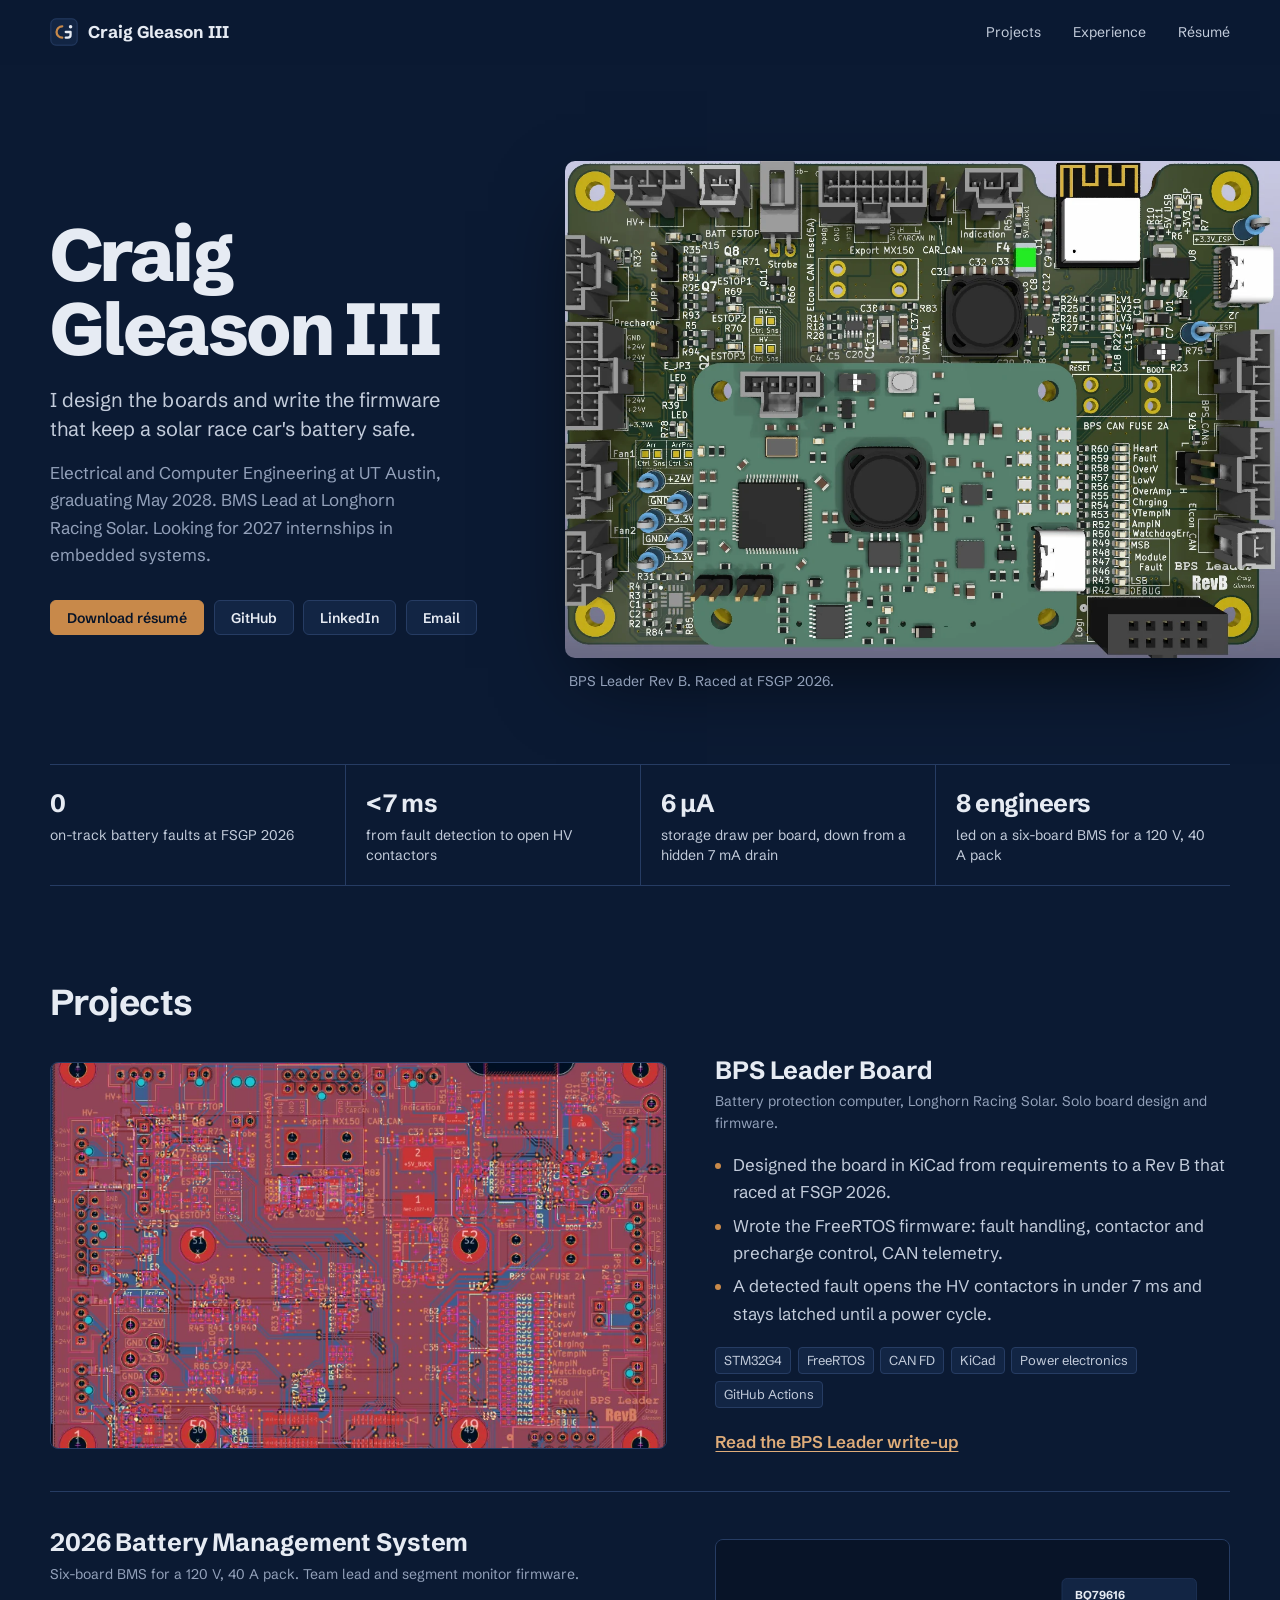
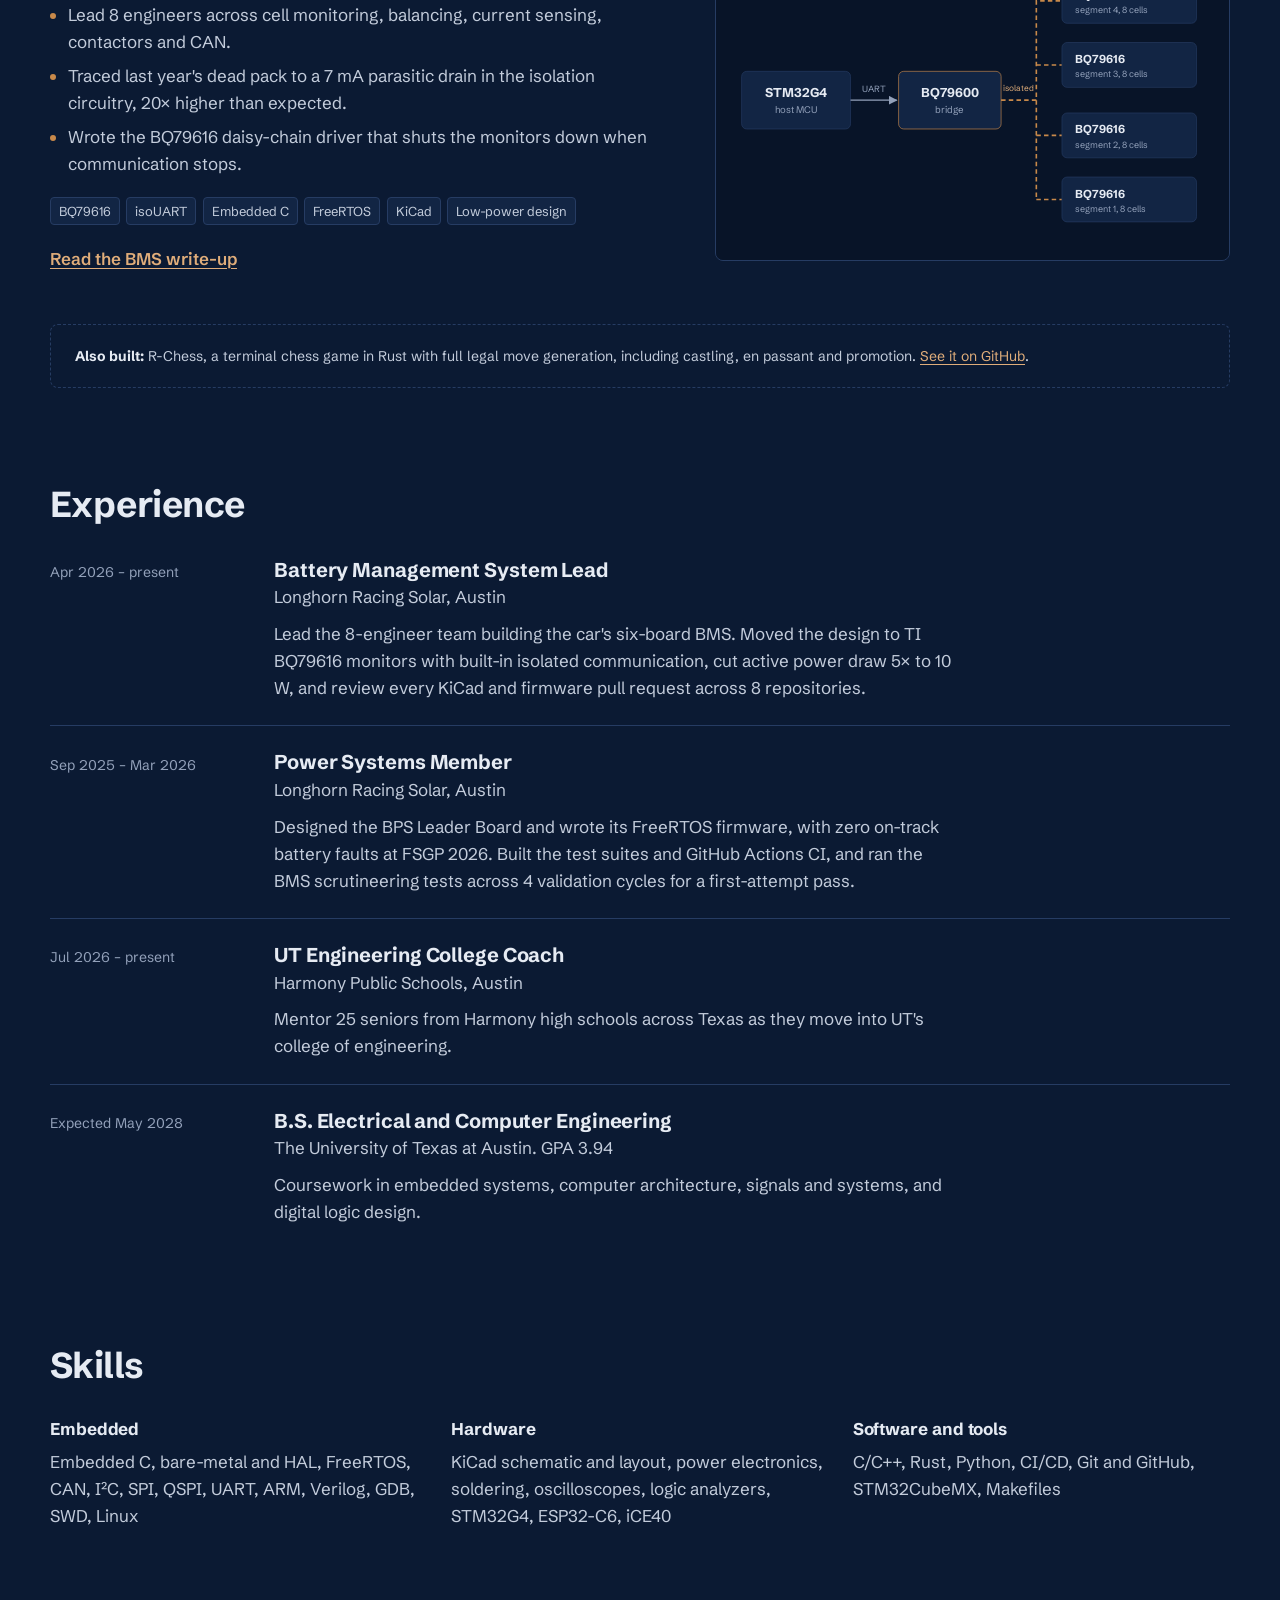
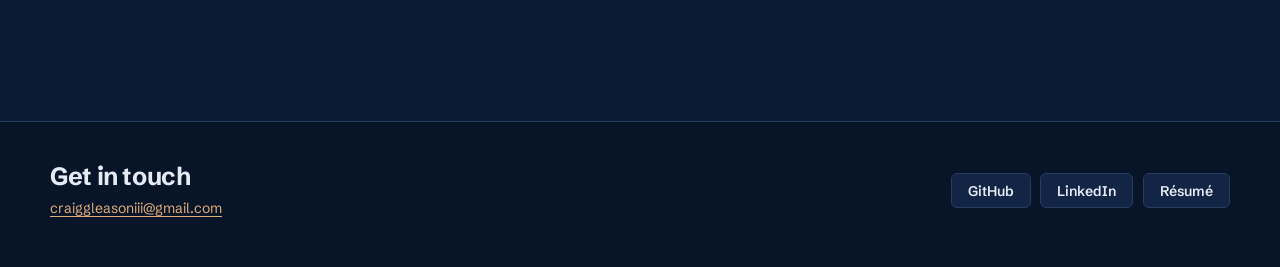
==== index.html @ 53db7109 "Build portfolio site: home, BPS Leader and 2026 BMS pages Static HTML/CSS with no build step. Navy a" ====
<!doctype html>
<html lang="en">
<head>
  <meta charset="utf-8">
  <meta name="viewport" content="width=device-width, initial-scale=1">
  <title>Craig Gleason III, embedded firmware and hardware</title>
  <meta name="description" content="Craig Gleason III designs boards and writes firmware for the battery system of Longhorn Racing Solar's car. ECE at UT Austin, graduating May 2028.">
  <meta name="theme-color" content="#0b1a33">
  <link rel="icon" href="/assets/favicon.svg" type="image/svg+xml">
  <meta property="og:title" content="Craig Gleason III, embedded firmware and hardware">
  <meta property="og:description" content="Battery protection firmware and boards for a solar race car. ECE at UT Austin.">
  <meta property="og:image" content="https://craiggleasoniii.com/assets/img/bpsl/revb-3d-1600.webp">
  <meta property="og:url" content="https://craiggleasoniii.com/">
  <link rel="preconnect" href="https://fonts.googleapis.com">
  <link rel="preconnect" href="https://fonts.gstatic.com" crossorigin>
  <link href="https://fonts.googleapis.com/css2?family=Schibsted+Grotesk:wght@400;500;600;700;800&display=swap" rel="stylesheet">
  <link rel="stylesheet" href="/assets/css/site.css">
</head>
<body>
<a class="skip" href="#main">Skip to content</a>

<header class="site-head">
  <div class="wrap">
    <a class="mark" href="/" aria-label="Craig Gleason III, home">
      <svg viewBox="0 0 32 32" aria-hidden="true"><rect width="32" height="32" rx="7" fill="#122544"/><rect x="1" y="1" width="30" height="30" rx="6" fill="none" stroke="#263c63"/><path d="M14 9.5a6.5 6.5 0 1 0 0 13" fill="none" stroke="#c8894a" stroke-width="2.6" stroke-linecap="round"/><path d="M18 16h5.5v3.5a3 3 0 0 1-3 3H18" fill="none" stroke="#e6ebf3" stroke-width="2.6" stroke-linecap="round" stroke-linejoin="round"/><circle cx="23.5" cy="10" r="2" fill="#e6ebf3"/></svg>
      <span>Craig Gleason III</span>
    </a>
    <nav class="site-nav" aria-label="Main">
      <a href="#projects">Projects</a>
      <a href="#experience">Experience</a>
      <a href="/assets/docs/Craig_Gleason_Resume.pdf">Résumé</a>
    </nav>
  </div>
</header>

<main id="main">
  <section class="hero">
    <div class="wrap">
      <div>
        <h1>Craig Gleason III</h1>
        <p class="lede">I design the boards and write the firmware that keep a solar race car's battery safe.</p>
        <p class="hero-meta">Electrical and Computer Engineering at UT Austin, graduating May 2028. BMS Lead at Longhorn Racing Solar. Looking for 2027 internships in embedded systems.</p>
        <div class="actions">
          <a class="btn btn--primary" href="/assets/docs/Craig_Gleason_Resume.pdf">Download résumé</a>
          <a class="btn" href="https://github.com/CraigGleason7">GitHub</a>
          <a class="btn" href="https://www.linkedin.com/in/craigiii/">LinkedIn</a>
          <a class="btn" href="mailto:craiggleasoniii@gmail.com">Email</a>
        </div>
      </div>
      <figure class="hero-board">
        <a href="/projects/bps-leader/"><img src="/assets/img/bpsl/revb-3d-1600.webp" width="1308" height="909" alt="3D render of the BPS Leader Rev B board: a green PCB with a system-on-module in the center, connectors along every edge, and a row of labeled status LEDs."></a>
        <figcaption>BPS Leader Rev B. Raced at FSGP 2026.</figcaption>
      </figure>
    </div>
  </section>

  <div class="wrap proof" aria-label="Results">
    <ul>
      <li><strong>0</strong>on-track battery faults at FSGP 2026</li>
      <li><strong>&lt;&#8202;7 ms</strong>from fault detection to open HV contactors</li>
      <li><strong>6 µA</strong>storage draw per board, down from a hidden 7 mA drain</li>
      <li><strong>8 engineers</strong>led on a six-board BMS for a 120 V, 40 A pack</li>
    </ul>
  </div>

  <section class="section" id="projects" aria-labelledby="projects-h">
    <div class="wrap">
      <div class="section-head"><h2 id="projects-h">Projects</h2></div>

      <article class="project">
        <a class="project-media" href="/projects/bps-leader/" tabindex="-1" aria-hidden="true">
          <img src="/assets/img/bpsl/revb-layout-1600.webp" width="808" height="564" alt="" loading="lazy">
        </a>
        <div>
          <h3><a href="/projects/bps-leader/">BPS Leader Board</a></h3>
          <p class="sub">Battery protection computer, Longhorn Racing Solar. Solo board design and firmware.</p>
          <ul class="points">
            <li>Designed the board in KiCad from requirements to a Rev B that raced at FSGP 2026.</li>
            <li>Wrote the FreeRTOS firmware: fault handling, contactor and precharge control, CAN telemetry.</li>
            <li>A detected fault opens the HV contactors in under 7 ms and stays latched until a power cycle.</li>
          </ul>
          <ul class="tags" aria-label="Technologies">
            <li>STM32G4</li><li>FreeRTOS</li><li>CAN FD</li><li>KiCad</li><li>Power electronics</li><li>GitHub Actions</li>
          </ul>
          <a class="more" href="/projects/bps-leader/">Read the BPS Leader write-up</a>
        </div>
      </article>

      <article class="project">
        <a class="project-media" href="/projects/bms-2026/" tabindex="-1" aria-hidden="true">
          <svg viewBox="0 0 800 500" role="img" aria-label="Diagram: an STM32 talks UART to a BQ79600 bridge, which drives an isolated daisy chain of four BQ79616 monitors, one per eight-cell segment." style="display:block;width:100%;aspect-ratio:16/10;background:#081428">
            <defs><marker id="ah" viewBox="0 0 10 10" refX="9" refY="5" markerWidth="7" markerHeight="7" orient="auto"><path d="M0 0L10 5L0 10z" fill="#93a1ba"/></marker></defs>
            <g font-family="Schibsted Grotesk, sans-serif" fill="#e6ebf3">
              <rect x="40" y="205" width="170" height="90" rx="8" fill="#122544" stroke="#263c63"/>
              <text x="125" y="245" text-anchor="middle" font-size="20" font-weight="700">STM32G4</text>
              <text x="125" y="270" text-anchor="middle" font-size="15" fill="#93a1ba">host MCU</text>
              <line x1="210" y1="250" x2="282" y2="250" stroke="#93a1ba" stroke-width="2" marker-end="url(#ah)"/>
              <text x="246" y="238" text-anchor="middle" font-size="14" fill="#93a1ba">UART</text>
              <rect x="285" y="205" width="160" height="90" rx="8" fill="#122544" stroke="#c8894a"/>
              <text x="365" y="245" text-anchor="middle" font-size="20" font-weight="700">BQ79600</text>
              <text x="365" y="270" text-anchor="middle" font-size="15" fill="#93a1ba">bridge</text>
              <path d="M445 250 H500 V95 H540 M500 195 H540 M500 305 H540 M500 405 H540 M500 250 V405" fill="none" stroke="#c8894a" stroke-width="2.5" stroke-dasharray="7 5"/>
              <text x="472" y="235" text-anchor="middle" font-size="13" fill="#e0ad7a">isolated</text>
              <g>
                <rect x="540" y="60" width="210" height="70" rx="8" fill="#122544" stroke="#263c63"/><text x="560" y="92" font-size="18" font-weight="700">BQ79616</text><text x="560" y="114" font-size="14" fill="#93a1ba">segment 4, 8 cells</text>
                <rect x="540" y="160" width="210" height="70" rx="8" fill="#122544" stroke="#263c63"/><text x="560" y="192" font-size="18" font-weight="700">BQ79616</text><text x="560" y="214" font-size="14" fill="#93a1ba">segment 3, 8 cells</text>
                <rect x="540" y="270" width="210" height="70" rx="8" fill="#122544" stroke="#263c63"/><text x="560" y="302" font-size="18" font-weight="700">BQ79616</text><text x="560" y="324" font-size="14" fill="#93a1ba">segment 2, 8 cells</text>
                <rect x="540" y="370" width="210" height="70" rx="8" fill="#122544" stroke="#263c63"/><text x="560" y="402" font-size="18" font-weight="700">BQ79616</text><text x="560" y="424" font-size="14" fill="#93a1ba">segment 1, 8 cells</text>
              </g>
            </g>
          </svg>
        </a>
        <div>
          <h3><a href="/projects/bms-2026/">2026 Battery Management System</a></h3>
          <p class="sub">Six-board BMS for a 120 V, 40 A pack. Team lead and segment monitor firmware.</p>
          <ul class="points">
            <li>Lead 8 engineers across cell monitoring, balancing, current sensing, contactors and CAN.</li>
            <li>Traced last year's dead pack to a 7 mA parasitic drain in the isolation circuitry, 20× higher than expected.</li>
            <li>Wrote the BQ79616 daisy-chain driver that shuts the monitors down when communication stops.</li>
          </ul>
          <ul class="tags" aria-label="Technologies">
            <li>BQ79616</li><li>isoUART</li><li>Embedded C</li><li>FreeRTOS</li><li>KiCad</li><li>Low-power design</li>
          </ul>
          <a class="more" href="/projects/bms-2026/">Read the BMS write-up</a>
        </div>
      </article>

      <div class="also">
        <p><strong style="color:var(--ink)">Also built:</strong> R-Chess, a terminal chess game in Rust with full legal move generation, including castling, en passant and promotion. <a href="https://github.com/CraigGleason7">See it on GitHub</a>.</p>
      </div>
    </div>
  </section>

  <section class="section" id="experience" aria-labelledby="exp-h">
    <div class="wrap">
      <div class="section-head"><h2 id="exp-h">Experience</h2></div>
      <ol class="timeline">
        <li>
          <span class="when">Apr 2026 – present</span>
          <div>
            <h3>Battery Management System Lead</h3>
            <p class="org">Longhorn Racing Solar, Austin</p>
            <p class="desc">Lead the 8-engineer team building the car's six-board BMS. Moved the design to TI BQ79616 monitors with built-in isolated communication, cut active power draw 5× to 10 W, and review every KiCad and firmware pull request across 8 repositories.</p>
          </div>
        </li>
        <li>
          <span class="when">Sep 2025 – Mar 2026</span>
          <div>
            <h3>Power Systems Member</h3>
            <p class="org">Longhorn Racing Solar, Austin</p>
            <p class="desc">Designed the BPS Leader Board and wrote its FreeRTOS firmware, with zero on-track battery faults at FSGP 2026. Built the test suites and GitHub Actions CI, and ran the BMS scrutineering tests across 4 validation cycles for a first-attempt pass.</p>
          </div>
        </li>
        <li>
          <span class="when">Jul 2026 – present</span>
          <div>
            <h3>UT Engineering College Coach</h3>
            <p class="org">Harmony Public Schools, Austin</p>
            <p class="desc">Mentor 25 seniors from Harmony high schools across Texas as they move into UT's college of engineering.</p>
          </div>
        </li>
        <li>
          <span class="when">Expected May 2028</span>
          <div>
            <h3>B.S. Electrical and Computer Engineering</h3>
            <p class="org">The University of Texas at Austin. GPA 3.94</p>
            <p class="desc">Coursework in embedded systems, computer architecture, signals and systems, and digital logic design.</p>
          </div>
        </li>
      </ol>
    </div>
  </section>

  <section class="section" id="skills" aria-labelledby="skills-h">
    <div class="wrap">
      <div class="section-head"><h2 id="skills-h">Skills</h2></div>
      <div class="skills">
        <div><h3>Embedded</h3><p>Embedded C, bare-metal and HAL, FreeRTOS, CAN, I²C, SPI, QSPI, UART, ARM, Verilog, GDB, SWD, Linux</p></div>
        <div><h3>Hardware</h3><p>KiCad schematic and layout, power electronics, soldering, oscilloscopes, logic analyzers, STM32G4, ESP32-C6, iCE40</p></div>
        <div><h3>Software and tools</h3><p>C/C++, Rust, Python, CI/CD, Git and GitHub, STM32CubeMX, Makefiles</p></div>
      </div>
    </div>
  </section>
</main>

<footer class="site-foot">
  <div class="wrap">
    <div>
      <h2>Get in touch</h2>
      <p><a href="mailto:craiggleasoniii@gmail.com">craiggleasoniii@gmail.com</a></p>
    </div>
    <div class="actions">
      <a class="btn" href="https://github.com/CraigGleason7">GitHub</a>
      <a class="btn" href="https://www.linkedin.com/in/craigiii/">LinkedIn</a>
      <a class="btn" href="/assets/docs/Craig_Gleason_Resume.pdf">Résumé</a>
    </div>
  </div>
</footer>
<script src="/assets/js/site.js" defer></script>
</body>
</html>
---- assets/css/site.css ----
/* Craig Gleason — portfolio
   Palette: navy solder-mask background, off-white silkscreen text, one copper accent. */

:root {
  --navy-950: #081428;
  --navy-900: #0b1a33;
  --navy-800: #122544;
  --navy-700: #1a2f53;
  --rule: #263c63;
  --ink: #e6ebf3;
  --ink-soft: #c3ccdb;
  --mute: #93a1ba;
  --copper: #c8894a;
  --copper-soft: #e0ad7a;

  --font: "Schibsted Grotesk", system-ui, -apple-system, "Segoe UI", sans-serif;
  --mono: "JetBrains Mono", ui-monospace, "Cascadia Code", Consolas, monospace;

  /* type scale (1.25) */
  --t-sm: 0.875rem;
  --t-base: 1.0625rem;
  --t-md: 1.25rem;
  --t-lg: 1.5625rem;
  --t-xl: 2.25rem;
  --t-xxl: clamp(2.6rem, 6vw, 4.6rem);

  --measure: 68ch;
  --gutter: clamp(1rem, 4vw, 2.5rem);
  --wide: 1180px;
  color-scheme: dark;
}

*, *::before, *::after { box-sizing: border-box; }

html { -webkit-text-size-adjust: 100%; scroll-behavior: smooth; scroll-padding-top: 5rem; }
@media (prefers-reduced-motion: reduce) { html { scroll-behavior: auto; } }

body {
  margin: 0;
  background: var(--navy-900);
  color: var(--ink);
  font-family: var(--font);
  font-size: var(--t-base);
  line-height: 1.6;
  font-feature-settings: "ss01";
  -webkit-font-smoothing: antialiased;
}

img { max-width: 100%; height: auto; display: block; }

a { color: var(--copper-soft); text-decoration-thickness: 1px; text-underline-offset: 0.2em; }
a:hover { color: var(--ink); }

:focus-visible { outline: 2px solid var(--copper); outline-offset: 3px; border-radius: 2px; }

h1, h2, h3 { line-height: 1.15; font-weight: 700; letter-spacing: -0.015em; margin: 0; }
h2 { font-size: var(--t-xl); }
h3 { font-size: var(--t-md); letter-spacing: -0.005em; }
p { margin: 0 0 1em; }

.wrap { width: min(var(--wide), 100% - 2 * var(--gutter)); margin-inline: auto; }

.skip { position: absolute; left: -999px; }
.skip:focus { left: 1rem; top: 1rem; z-index: 10; background: var(--navy-800); padding: .5rem 1rem; }

/* ---------- Header ---------- */
.site-head {
  position: sticky; top: 0; z-index: 5;
  background: color-mix(in srgb, var(--navy-900) 88%, transparent);
  backdrop-filter: blur(8px);
  border-bottom: 1px solid transparent;
}
.site-head.is-scrolled { border-bottom-color: var(--rule); }
.site-head .wrap { display: flex; align-items: center; justify-content: space-between; height: 4rem; gap: 1rem; }
.mark { display: flex; align-items: center; gap: .6rem; color: var(--ink); text-decoration: none; font-weight: 700; }
.mark svg { width: 28px; height: 28px; flex: none; }
.mark span { white-space: nowrap; }
.site-nav { display: flex; gap: clamp(.9rem, 3vw, 2rem); font-size: var(--t-sm); }
.site-nav a { color: var(--ink-soft); text-decoration: none; }
.site-nav a:hover, .site-nav a[aria-current] { color: var(--ink); }
@media (max-width: 520px) { .mark span { display: none; } }

/* ---------- Buttons ---------- */
.actions { display: flex; flex-wrap: wrap; gap: .6rem; }
.btn {
  display: inline-flex; align-items: center; gap: .5rem;
  padding: .6rem 1rem; border-radius: 6px;
  border: 1px solid var(--rule); color: var(--ink); text-decoration: none;
  font-size: var(--t-sm); font-weight: 600; line-height: 1;
  background: var(--navy-800);
}
.btn:hover { border-color: var(--mute); color: var(--ink); }
.btn--primary { background: var(--copper); border-color: var(--copper); color: var(--navy-950); }
.btn--primary:hover { background: var(--copper-soft); border-color: var(--copper-soft); color: var(--navy-950); }
.btn svg { width: 16px; height: 16px; }

/* ---------- Home: hero ---------- */
.hero { position: relative; overflow: hidden; padding: clamp(3rem, 8vw, 6rem) 0 clamp(2.5rem, 6vw, 4.5rem); }
.hero .wrap { display: grid; grid-template-columns: minmax(0, 1fr); gap: 2.5rem; }
.hero h1 { font-size: var(--t-xxl); font-weight: 800; letter-spacing: -0.035em; line-height: 1; }
.hero .lede { font-size: var(--t-md); color: var(--ink-soft); max-width: 34ch; margin: 1.25rem 0 2rem; line-height: 1.45; }
.hero-board { margin: 0; }
.hero-board img { border-radius: 10px; box-shadow: 0 30px 80px -20px #000a; }
.hero-board figcaption { font-size: var(--t-sm); color: var(--mute); margin-top: .75rem; }

@media (min-width: 900px) {
  .hero .wrap { grid-template-columns: 5fr 7fr; align-items: center; }
  /* the render bleeds past the right edge of the content column */
  .hero-board { margin-right: calc(-1 * max(var(--gutter), (100vw - var(--wide)) / 2)); }
  .hero-board img { border-radius: 10px 0 0 10px; }
  .hero-board figcaption { padding-left: .25rem; }
}

.proof { border-top: 1px solid var(--rule); border-bottom: 1px solid var(--rule); }
.proof ul { list-style: none; margin: 0; padding: 0; display: grid; grid-template-columns: repeat(auto-fit, minmax(220px, 1fr)); }
.proof li { padding: 1.25rem 1.25rem 1.25rem 0; color: var(--ink-soft); font-size: var(--t-sm); line-height: 1.45; }
.proof li + li { border-left: 1px solid var(--rule); padding-left: 1.25rem; }
.proof strong { display: block; color: var(--ink); font-size: var(--t-lg); font-weight: 700; letter-spacing: -0.02em; margin-bottom: .2rem; }
@media (max-width: 960px) {
  .proof li + li { border-left: 0; padding-left: 0; }
  .proof li { border-top: 1px solid var(--rule); }
  .proof li:first-child { border-top: 0; }
  .proof ul { grid-template-columns: repeat(2, 1fr); column-gap: 1.25rem; }
  .proof li:nth-child(2) { border-top: 0; }
}
@media (max-width: 520px) { .proof ul { grid-template-columns: 1fr; } .proof li:nth-child(2) { border-top: 1px solid var(--rule); } }

/* ---------- Sections ---------- */
.section { padding: clamp(3.5rem, 8vw, 6rem) 0 0; }
.section:last-of-type { padding-bottom: clamp(3.5rem, 8vw, 6rem); }
.section-head { display: flex; align-items: baseline; justify-content: space-between; gap: 1rem; margin-bottom: 2rem; }
.section-head p { color: var(--mute); margin: 0; font-size: var(--t-sm); }

/* project features */
.project { display: grid; gap: 1.75rem; padding: 2.25rem 0; border-top: 1px solid var(--rule); }
.project:first-of-type { border-top: 0; padding-top: 0; }
.project-media { display: block; border-radius: 8px; overflow: hidden; background: var(--navy-800); border: 1px solid var(--rule); }
.project-media img { width: 100%; aspect-ratio: 16 / 10; object-fit: cover; transition: transform .4s ease; }
.project-media:hover img { transform: scale(1.02); }
@media (prefers-reduced-motion: reduce) { .project-media img { transition: none; } .project-media:hover img { transform: none; } }
.project h3 { font-size: var(--t-lg); margin-bottom: .35rem; }
.project h3 a { color: var(--ink); text-decoration: none; }
.project h3 a:hover { color: var(--copper-soft); }
.project .sub { color: var(--mute); font-size: var(--t-sm); margin-bottom: 1rem; }
.project ul.points { padding-left: 1.1rem; margin: 0 0 1.25rem; color: var(--ink-soft); }
.project ul.points li { margin-bottom: .4rem; }
.project ul.points li::marker { color: var(--copper); }
.tags { display: flex; flex-wrap: wrap; gap: .4rem; list-style: none; padding: 0; margin: 0 0 1.25rem; }
.tags li { font-size: .8125rem; color: var(--ink-soft); background: var(--navy-800); border: 1px solid var(--rule); border-radius: 4px; padding: .15rem .5rem; }
.more { font-weight: 600; }
@media (min-width: 860px) {
  .project { grid-template-columns: 6fr 5fr; gap: 3rem; align-items: center; }
  .project:nth-of-type(even) .project-media { order: 2; }
}

.also { margin-top: 1rem; padding: 1.25rem 1.5rem; border: 1px dashed var(--rule); border-radius: 8px; color: var(--ink-soft); font-size: var(--t-sm); }
.also p { margin: 0; }

/* experience timeline */
.timeline { list-style: none; margin: 0; padding: 0; }
.timeline li { display: grid; gap: .25rem 2rem; padding: 1.5rem 0; border-top: 1px solid var(--rule); }
.timeline li:first-child { border-top: 0; padding-top: 0; }
.timeline .when { color: var(--mute); font-size: var(--t-sm); font-variant-numeric: tabular-nums; }
.timeline h3 { margin-bottom: .15rem; }
.timeline .org { color: var(--ink-soft); margin-bottom: .6rem; }
.timeline p.desc { color: var(--ink-soft); max-width: var(--measure); margin: 0; }
@media (min-width: 760px) { .timeline li { grid-template-columns: 12rem 1fr; } .timeline .when { padding-top: .2rem; } }

/* skills */
.skills { display: grid; gap: 1.5rem; grid-template-columns: repeat(auto-fit, minmax(260px, 1fr)); }
.skills h3 { font-size: var(--t-base); margin-bottom: .6rem; }
.skills p { color: var(--ink-soft); margin: 0; }

/* footer */
.site-foot { border-top: 1px solid var(--rule); margin-top: clamp(3.5rem, 8vw, 6rem); padding: 2.5rem 0 3rem; background: var(--navy-950); }
.site-foot .wrap { display: flex; flex-wrap: wrap; gap: 1.5rem; justify-content: space-between; align-items: center; }
.site-foot h2 { font-size: var(--t-lg); margin-bottom: .35rem; }
.site-foot p { color: var(--mute); margin: 0; font-size: var(--t-sm); }

/* ---------- Project pages ---------- */
.crumb { padding-top: 2rem; font-size: var(--t-sm); }
.crumb a { color: var(--mute); text-decoration: none; }
.crumb a:hover { color: var(--ink); }

.p-head { padding: 1.5rem 0 2.5rem; }
.p-head h1 { font-size: clamp(2.2rem, 5vw, 3.6rem); font-weight: 800; letter-spacing: -0.03em; }
.p-head .lede { font-size: var(--t-md); color: var(--ink-soft); max-width: 52ch; margin: 1rem 0 0; line-height: 1.45; }

.facts { display: grid; grid-template-columns: repeat(auto-fit, minmax(180px, 1fr)); gap: 0; margin: 2rem 0 0; border-top: 1px solid var(--rule); border-bottom: 1px solid var(--rule); }
.facts div { padding: 1rem 1rem 1rem 0; }
.facts dt { color: var(--mute); font-size: var(--t-sm); }
.facts dd { margin: .15rem 0 0; font-weight: 600; }
.status { display: inline-flex; align-items: center; gap: .45rem; color: var(--copper-soft); }
.status::before { content: ""; width: .5rem; height: .5rem; border-radius: 50%; background: var(--copper); }

.p-hero { margin: 0 0 1rem; }
.p-hero img { width: 100%; border-radius: 10px; border: 1px solid var(--rule); }

.p-body { display: grid; grid-template-columns: minmax(0, 1fr); gap: 3rem; padding-top: 2rem; }
.prose { min-width: 0; }
@media (min-width: 1000px) { .p-body { grid-template-columns: 13rem minmax(0, 1fr); } }
.toc { font-size: var(--t-sm); }
.toc ol { list-style: none; margin: 0; padding: 0; border-left: 1px solid var(--rule); }
.toc a { display: block; padding: .3rem 0 .3rem 1rem; color: var(--mute); text-decoration: none; margin-left: -1px; border-left: 1px solid transparent; }
.toc a:hover { color: var(--ink); }
.toc a.is-active { color: var(--ink); border-left-color: var(--copper); }
.toc p { color: var(--ink-soft); font-weight: 600; margin: 0 0 .6rem; }
@media (min-width: 1000px) { .toc nav { position: sticky; top: 6rem; } }
@media (max-width: 999px) { .toc { display: none; } }

.prose { max-width: var(--measure); }
.prose > section { padding-bottom: 3rem; margin-bottom: 3rem; border-bottom: 1px solid var(--rule); }
.prose > section:last-child { border-bottom: 0; }
.prose h2 { font-size: var(--t-xl); margin-bottom: 1.25rem; }
.prose h3 { margin: 2rem 0 .75rem; }
.prose p, .prose li { color: var(--ink-soft); }
.prose strong { color: var(--ink); font-weight: 600; }
.prose ul, .prose ol { padding-left: 1.2rem; margin: 0 0 1.25rem; }
.prose li { margin-bottom: .45rem; }
.prose li::marker { color: var(--copper); }
.prose code { font-family: var(--mono); font-size: .86em; background: var(--navy-800); border: 1px solid var(--rule); border-radius: 4px; padding: .05em .35em; color: var(--ink); }

/* figures may break out wider than the text measure */
.fig { margin: 2rem 0; }
.fig--wide { width: min(100%, 60rem); }
.fig img, .fig .zoom { width: 100%; border-radius: 8px; border: 1px solid var(--rule); background: var(--navy-800); }
.fig figcaption { color: var(--mute); font-size: var(--t-sm); margin-top: .6rem; line-height: 1.5; }
.zoom { display: block; padding: 0; cursor: zoom-in; overflow: hidden; }
.zoom img { border: 0; border-radius: 0; }
.pair { display: grid; gap: 1rem; grid-template-columns: repeat(auto-fit, minmax(240px, 1fr)); align-items: start; }
.pair .fig { margin: 0; }

/* placeholders for content Craig will supply */
.todo {
  margin: 2rem 0; padding: 1.5rem; border: 1px dashed var(--copper); border-radius: 8px;
  background: repeating-linear-gradient(135deg, transparent 0 12px, #c8894a0d 12px 24px);
  color: var(--ink-soft); font-size: var(--t-sm);
}
.todo b { display: block; color: var(--copper-soft); font-size: var(--t-base); margin-bottom: .25rem; }
.todo p { margin: 0; }

/* code */
pre.code {
  margin: 1.5rem 0; padding: 1.1rem 1.25rem; overflow-x: auto;
  background: var(--navy-950); border: 1px solid var(--rule); border-radius: 8px;
  font-family: var(--mono); font-size: .8125rem; line-height: 1.65; color: var(--ink-soft);
  tab-size: 4;
}
pre.code .c { color: #6f7f9c; font-style: italic; }
pre.code .k { color: var(--copper-soft); }
pre.code .f { color: #9ec3ff; }
.code-src { font-size: var(--t-sm); color: var(--mute); margin-top: -.9rem; margin-bottom: 1.5rem; }

/* diagrams */
.diagram { margin: 2rem 0; padding: 1.25rem; border: 1px solid var(--rule); border-radius: 8px; background: var(--navy-950); }
.diagram figcaption { color: var(--mute); font-size: var(--t-sm); margin-top: 1rem; }
.diagram svg { width: 100%; height: auto; display: block; }

/* task ladder */
.ladder { width: 100%; border-collapse: collapse; font-size: var(--t-sm); }
.ladder th, .ladder td { text-align: left; padding: .55rem .6rem; border-bottom: 1px solid var(--rule); vertical-align: top; }
.ladder th { color: var(--mute); font-weight: 500; }
.ladder td { color: var(--ink-soft); }
.ladder td:first-child { font-variant-numeric: tabular-nums; color: var(--ink); width: 3.5rem; }
.ladder tr.hot td { color: var(--ink); }
.ladder tr.hot td:first-child { color: var(--copper-soft); font-weight: 700; }
.ladder-wrap { overflow-x: auto; }

.compare { display: grid; grid-template-columns: 1fr 1fr; gap: 1px; background: var(--rule); border: 1px solid var(--rule); border-radius: 8px; overflow: hidden; margin: 1.5rem 0; }
.compare div { background: var(--navy-950); padding: 1.1rem 1.25rem; }
.compare dt { color: var(--mute); font-size: var(--t-sm); }
.compare dd { margin: .2rem 0 0; font-size: var(--t-lg); font-weight: 700; letter-spacing: -0.02em; }
.compare dd small { display: block; font-size: var(--t-sm); font-weight: 400; color: var(--ink-soft); letter-spacing: 0; }

.next-proj { display: flex; justify-content: space-between; gap: 1rem; flex-wrap: wrap; padding-top: 2rem; border-top: 1px solid var(--rule); }

/* lightbox */
dialog.lightbox { padding: 0; border: 0; background: transparent; max-width: 96vw; max-height: 94vh; overflow: auto; }
dialog.lightbox::backdrop { background: #040b18e8; }
dialog.lightbox img { max-width: none; width: auto; max-height: none; border-radius: 6px; }
dialog.lightbox .fit { max-width: 96vw; max-height: 90vh; cursor: zoom-in; }
dialog.lightbox .close {
  position: fixed; top: 1rem; right: 1rem; z-index: 2;
  background: var(--navy-800); color: var(--ink); border: 1px solid var(--rule); border-radius: 6px;
  font: inherit; font-size: var(--t-sm); padding: .45rem .8rem; cursor: pointer;
}
.hero .hero-meta { color: var(--mute); margin: -1rem 0 2rem; max-width: 40ch; }

/* fault path: a real sequence, so it is numbered */
.flow { list-style: none; counter-reset: step; margin: 2rem 0; padding: 0; display: grid; gap: .5rem; }
.flow li { counter-increment: step; position: relative; padding: .9rem 1rem .9rem 3rem; background: var(--navy-950); border: 1px solid var(--rule); border-radius: 8px; color: var(--ink-soft); font-size: var(--t-sm); margin: 0; }
.flow li::before { content: counter(step); position: absolute; left: 1rem; top: .85rem; width: 1.4rem; height: 1.4rem; border-radius: 50%; border: 1px solid var(--copper); color: var(--copper-soft); font-size: .75rem; font-weight: 700; display: grid; place-items: center; }
.flow li b { display: block; color: var(--ink); font-size: var(--t-base); font-weight: 600; margin-bottom: .1rem; }
.flow li.end { border-color: var(--copper); }
.prose pre code { background: none; border: 0; padding: 0; font-size: inherit; color: inherit; border-radius: 0; }
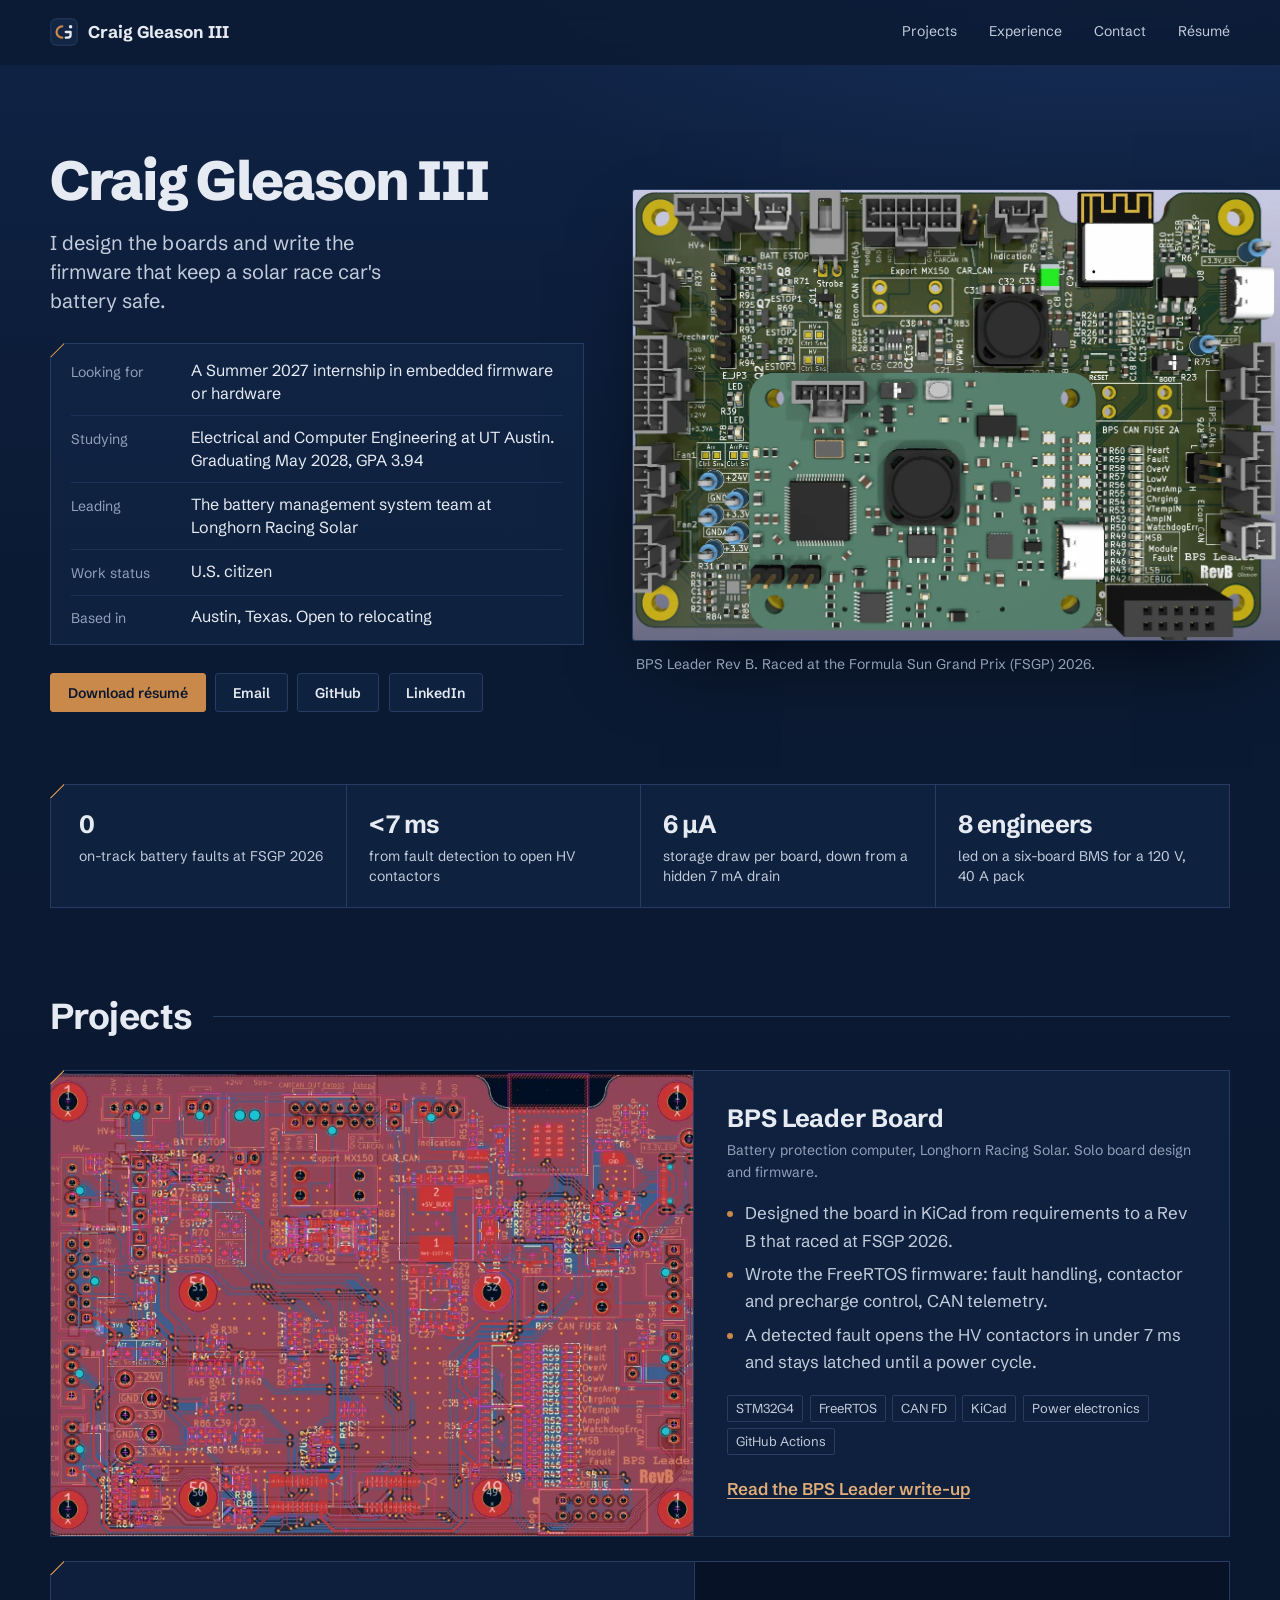
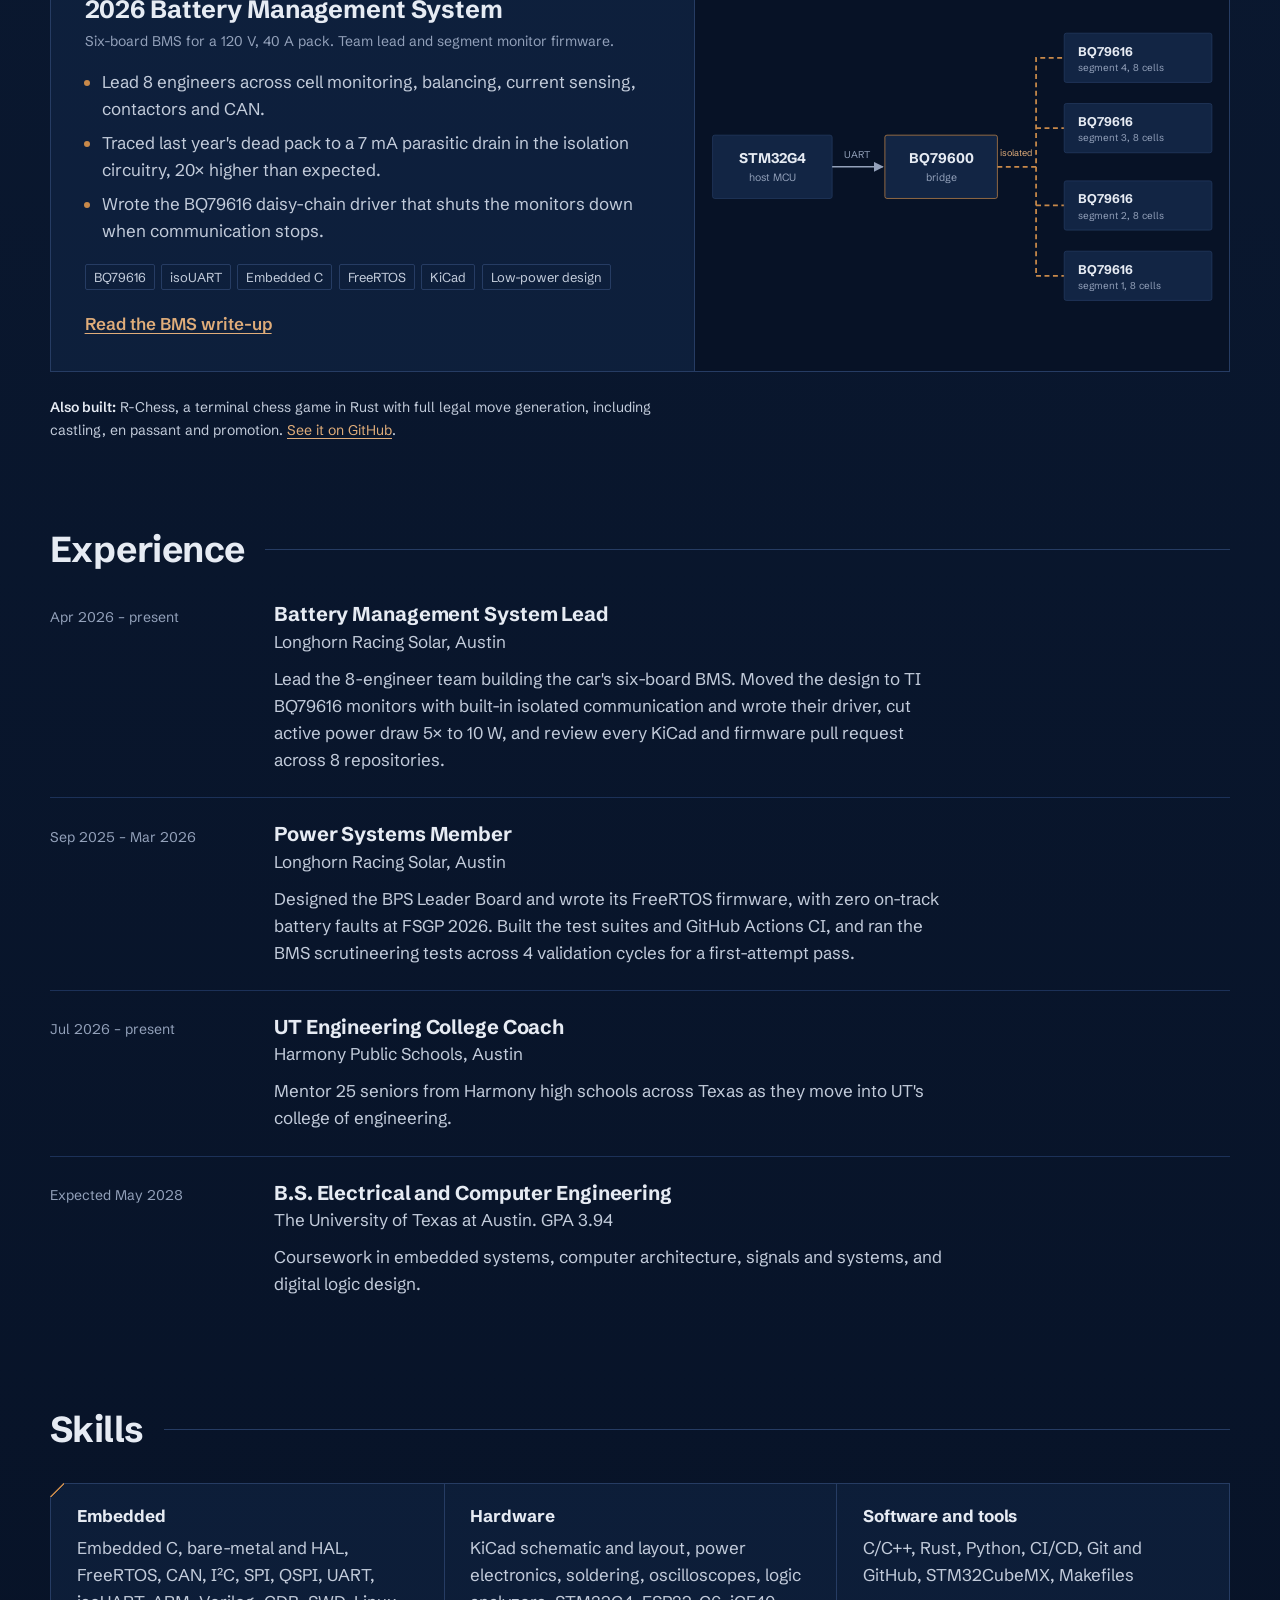
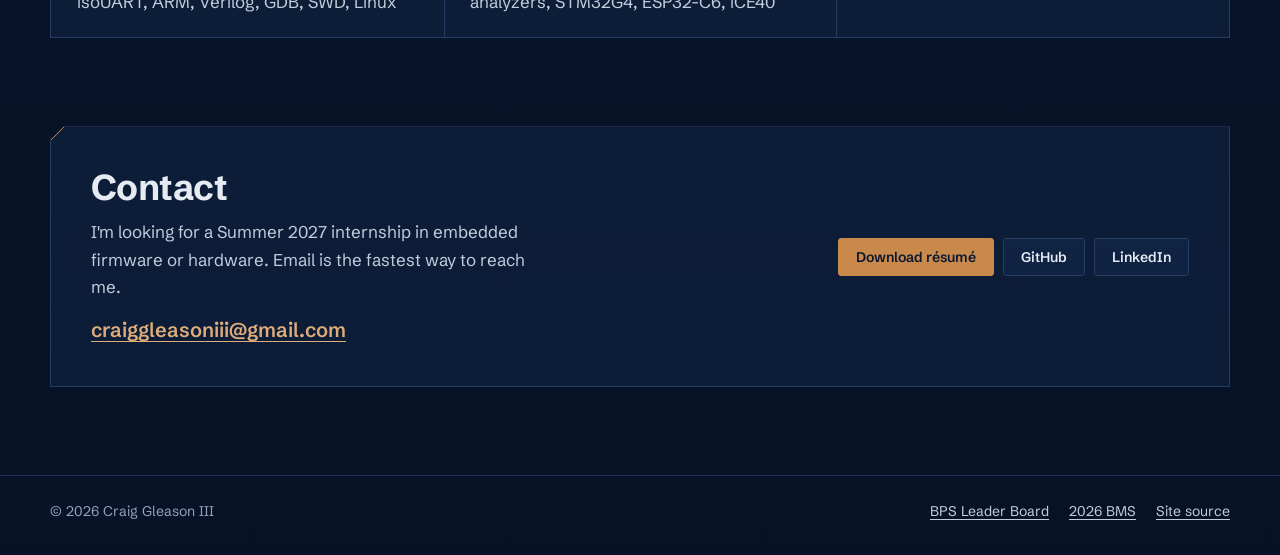
==== commit 1359ee30: "Rev 2: finished look, panel text boxes, background gradient Design - Add a slight gradient to the na" ====
--- a/index.html
+++ b/index.html
@@ -3,14 +3,15 @@
 <head>
   <meta charset="utf-8">
   <meta name="viewport" content="width=device-width, initial-scale=1">
-  <title>Craig Gleason III, embedded firmware and hardware</title>
-  <meta name="description" content="Craig Gleason III designs boards and writes firmware for the battery system of Longhorn Racing Solar's car. ECE at UT Austin, graduating May 2028.">
+  <title>Craig Gleason III, embedded firmware and hardware engineer</title>
+  <meta name="description" content="Craig Gleason III designs boards and writes firmware for the battery system of Longhorn Racing Solar's car. ECE at UT Austin, graduating May 2028. Looking for a Summer 2027 embedded internship.">
   <meta name="theme-color" content="#0b1a33">
   <link rel="icon" href="/assets/favicon.svg" type="image/svg+xml">
-  <meta property="og:title" content="Craig Gleason III, embedded firmware and hardware">
-  <meta property="og:description" content="Battery protection firmware and boards for a solar race car. ECE at UT Austin.">
-  <meta property="og:image" content="https://craiggleasoniii.com/assets/img/bpsl/revb-3d-1600.webp">
-  <meta property="og:url" content="https://craiggleasoniii.com/">
+  <meta property="og:type" content="website">
+  <meta property="og:title" content="Craig Gleason III, embedded firmware and hardware engineer">
+  <meta property="og:description" content="Battery protection firmware and boards for a solar race car. ECE at UT Austin. Looking for a Summer 2027 internship.">
+  <meta property="og:image" content="https://craiggleason7.github.io/assets/img/bpsl/revb-3d-1600.webp">
+  <meta property="og:url" content="https://craiggleason7.github.io/">
   <link rel="preconnect" href="https://fonts.googleapis.com">
   <link rel="preconnect" href="https://fonts.gstatic.com" crossorigin>
   <link href="https://fonts.googleapis.com/css2?family=Schibsted+Grotesk:wght@400;500;600;700;800&display=swap" rel="stylesheet">
@@ -28,6 +29,7 @@
     <nav class="site-nav" aria-label="Main">
       <a href="#projects">Projects</a>
       <a href="#experience">Experience</a>
+      <a href="#contact">Contact</a>
       <a href="/assets/docs/Craig_Gleason_Resume.pdf">Résumé</a>
     </nav>
   </div>
@@ -39,27 +41,33 @@
       <div>
         <h1>Craig Gleason III</h1>
         <p class="lede">I design the boards and write the firmware that keep a solar race car's battery safe.</p>
-        <p class="hero-meta">Electrical and Computer Engineering at UT Austin, graduating May 2028. BMS Lead at Longhorn Racing Solar. Looking for 2027 internships in embedded systems.</p>
+        <dl class="brief panel">
+          <div><dt>Looking for</dt><dd>A Summer 2027 internship in embedded firmware or hardware</dd></div>
+          <div><dt>Studying</dt><dd>Electrical and Computer Engineering at UT Austin. Graduating May 2028, GPA 3.94</dd></div>
+          <div><dt>Leading</dt><dd>The battery management system team at Longhorn Racing Solar</dd></div>
+          <div><dt>Work status</dt><dd>U.S. citizen</dd></div>
+          <div><dt>Based in</dt><dd>Austin, Texas. Open to relocating</dd></div>
+        </dl>
         <div class="actions">
           <a class="btn btn--primary" href="/assets/docs/Craig_Gleason_Resume.pdf">Download résumé</a>
+          <a class="btn" href="mailto:craiggleasoniii@gmail.com">Email</a>
           <a class="btn" href="https://github.com/CraigGleason7">GitHub</a>
           <a class="btn" href="https://www.linkedin.com/in/craigiii/">LinkedIn</a>
-          <a class="btn" href="mailto:craiggleasoniii@gmail.com">Email</a>
         </div>
       </div>
       <figure class="hero-board">
         <a href="/projects/bps-leader/"><img src="/assets/img/bpsl/revb-3d-1600.webp" width="1308" height="909" alt="3D render of the BPS Leader Rev B board: a green PCB with a system-on-module in the center, connectors along every edge, and a row of labeled status LEDs."></a>
-        <figcaption>BPS Leader Rev B. Raced at FSGP 2026.</figcaption>
+        <figcaption>BPS Leader Rev B. Raced at the Formula Sun Grand Prix (FSGP) 2026.</figcaption>
       </figure>
     </div>
   </section>
 
   <div class="wrap proof" aria-label="Results">
-    <ul>
+    <ul class="panel">
       <li><strong>0</strong>on-track battery faults at FSGP 2026</li>
       <li><strong>&lt;&#8202;7 ms</strong>from fault detection to open HV contactors</li>
       <li><strong>6 µA</strong>storage draw per board, down from a hidden 7 mA drain</li>
-      <li><strong>8 engineers</strong>led on a six-board BMS for a 120 V, 40 A pack</li>
+      <li><strong>8 engineers</strong>led on a six-board BMS for a 120&nbsp;V, 40&nbsp;A pack</li>
     </ul>
   </div>
 
@@ -67,11 +75,11 @@
     <div class="wrap">
       <div class="section-head"><h2 id="projects-h">Projects</h2></div>
 
-      <article class="project">
+      <article class="project panel">
         <a class="project-media" href="/projects/bps-leader/" tabindex="-1" aria-hidden="true">
           <img src="/assets/img/bpsl/revb-layout-1600.webp" width="808" height="564" alt="" loading="lazy">
         </a>
-        <div>
+        <div class="project-body">
           <h3><a href="/projects/bps-leader/">BPS Leader Board</a></h3>
           <p class="sub">Battery protection computer, Longhorn Racing Solar. Solo board design and firmware.</p>
           <ul class="points">
@@ -86,31 +94,31 @@
         </div>
       </article>
 
-      <article class="project">
+      <article class="project project--flip panel">
         <a class="project-media" href="/projects/bms-2026/" tabindex="-1" aria-hidden="true">
-          <svg viewBox="0 0 800 500" role="img" aria-label="Diagram: an STM32 talks UART to a BQ79600 bridge, which drives an isolated daisy chain of four BQ79616 monitors, one per eight-cell segment." style="display:block;width:100%;aspect-ratio:16/10;background:#081428">
+          <svg viewBox="15 30 760 440" role="img" aria-label="Diagram: an STM32 talks UART to a BQ79600 bridge, which drives an isolated daisy chain of four BQ79616 monitors, one per eight-cell segment.">
             <defs><marker id="ah" viewBox="0 0 10 10" refX="9" refY="5" markerWidth="7" markerHeight="7" orient="auto"><path d="M0 0L10 5L0 10z" fill="#93a1ba"/></marker></defs>
             <g font-family="Schibsted Grotesk, sans-serif" fill="#e6ebf3">
-              <rect x="40" y="205" width="170" height="90" rx="8" fill="#122544" stroke="#263c63"/>
+              <rect x="40" y="205" width="170" height="90" rx="3" fill="#122544" stroke="#263c63"/>
               <text x="125" y="245" text-anchor="middle" font-size="20" font-weight="700">STM32G4</text>
               <text x="125" y="270" text-anchor="middle" font-size="15" fill="#93a1ba">host MCU</text>
               <line x1="210" y1="250" x2="282" y2="250" stroke="#93a1ba" stroke-width="2" marker-end="url(#ah)"/>
               <text x="246" y="238" text-anchor="middle" font-size="14" fill="#93a1ba">UART</text>
-              <rect x="285" y="205" width="160" height="90" rx="8" fill="#122544" stroke="#c8894a"/>
+              <rect x="285" y="205" width="160" height="90" rx="3" fill="#122544" stroke="#c8894a"/>
               <text x="365" y="245" text-anchor="middle" font-size="20" font-weight="700">BQ79600</text>
               <text x="365" y="270" text-anchor="middle" font-size="15" fill="#93a1ba">bridge</text>
               <path d="M445 250 H500 V95 H540 M500 195 H540 M500 305 H540 M500 405 H540 M500 250 V405" fill="none" stroke="#c8894a" stroke-width="2.5" stroke-dasharray="7 5"/>
               <text x="472" y="235" text-anchor="middle" font-size="13" fill="#e0ad7a">isolated</text>
               <g>
-                <rect x="540" y="60" width="210" height="70" rx="8" fill="#122544" stroke="#263c63"/><text x="560" y="92" font-size="18" font-weight="700">BQ79616</text><text x="560" y="114" font-size="14" fill="#93a1ba">segment 4, 8 cells</text>
-                <rect x="540" y="160" width="210" height="70" rx="8" fill="#122544" stroke="#263c63"/><text x="560" y="192" font-size="18" font-weight="700">BQ79616</text><text x="560" y="214" font-size="14" fill="#93a1ba">segment 3, 8 cells</text>
-                <rect x="540" y="270" width="210" height="70" rx="8" fill="#122544" stroke="#263c63"/><text x="560" y="302" font-size="18" font-weight="700">BQ79616</text><text x="560" y="324" font-size="14" fill="#93a1ba">segment 2, 8 cells</text>
-                <rect x="540" y="370" width="210" height="70" rx="8" fill="#122544" stroke="#263c63"/><text x="560" y="402" font-size="18" font-weight="700">BQ79616</text><text x="560" y="424" font-size="14" fill="#93a1ba">segment 1, 8 cells</text>
+                <rect x="540" y="60" width="210" height="70" rx="3" fill="#122544" stroke="#263c63"/><text x="560" y="92" font-size="18" font-weight="700">BQ79616</text><text x="560" y="114" font-size="14" fill="#93a1ba">segment 4, 8 cells</text>
+                <rect x="540" y="160" width="210" height="70" rx="3" fill="#122544" stroke="#263c63"/><text x="560" y="192" font-size="18" font-weight="700">BQ79616</text><text x="560" y="214" font-size="14" fill="#93a1ba">segment 3, 8 cells</text>
+                <rect x="540" y="270" width="210" height="70" rx="3" fill="#122544" stroke="#263c63"/><text x="560" y="302" font-size="18" font-weight="700">BQ79616</text><text x="560" y="324" font-size="14" fill="#93a1ba">segment 2, 8 cells</text>
+                <rect x="540" y="370" width="210" height="70" rx="3" fill="#122544" stroke="#263c63"/><text x="560" y="402" font-size="18" font-weight="700">BQ79616</text><text x="560" y="424" font-size="14" fill="#93a1ba">segment 1, 8 cells</text>
               </g>
             </g>
           </svg>
         </a>
-        <div>
+        <div class="project-body">
           <h3><a href="/projects/bms-2026/">2026 Battery Management System</a></h3>
           <p class="sub">Six-board BMS for a 120 V, 40 A pack. Team lead and segment monitor firmware.</p>
           <ul class="points">
@@ -126,7 +134,7 @@
       </article>
 
       <div class="also">
-        <p><strong style="color:var(--ink)">Also built:</strong> R-Chess, a terminal chess game in Rust with full legal move generation, including castling, en passant and promotion. <a href="https://github.com/CraigGleason7">See it on GitHub</a>.</p>
+        <p><strong>Also built:</strong> R-Chess, a terminal chess game in Rust with full legal move generation, including castling, en passant and promotion. <a href="https://github.com/CraigGleason7">See it on GitHub</a>.</p>
       </div>
     </div>
   </section>
@@ -140,7 +148,7 @@
           <div>
             <h3>Battery Management System Lead</h3>
             <p class="org">Longhorn Racing Solar, Austin</p>
-            <p class="desc">Lead the 8-engineer team building the car's six-board BMS. Moved the design to TI BQ79616 monitors with built-in isolated communication, cut active power draw 5× to 10 W, and review every KiCad and firmware pull request across 8 repositories.</p>
+            <p class="desc">Lead the 8-engineer team building the car's six-board BMS. Moved the design to TI BQ79616 monitors with built-in isolated communication and wrote their driver, cut active power draw 5× to 10 W, and review every KiCad and firmware pull request across 8 repositories.</p>
           </div>
         </li>
         <li>
@@ -174,26 +182,40 @@
   <section class="section" id="skills" aria-labelledby="skills-h">
     <div class="wrap">
       <div class="section-head"><h2 id="skills-h">Skills</h2></div>
-      <div class="skills">
-        <div><h3>Embedded</h3><p>Embedded C, bare-metal and HAL, FreeRTOS, CAN, I²C, SPI, QSPI, UART, ARM, Verilog, GDB, SWD, Linux</p></div>
+      <div class="skills panel">
+        <div><h3>Embedded</h3><p>Embedded C, bare-metal and HAL, FreeRTOS, CAN, I²C, SPI, QSPI, UART, isoUART, ARM, Verilog, GDB, SWD, Linux</p></div>
         <div><h3>Hardware</h3><p>KiCad schematic and layout, power electronics, soldering, oscilloscopes, logic analyzers, STM32G4, ESP32-C6, iCE40</p></div>
         <div><h3>Software and tools</h3><p>C/C++, Rust, Python, CI/CD, Git and GitHub, STM32CubeMX, Makefiles</p></div>
       </div>
     </div>
   </section>
+
+  <section class="section" id="contact" aria-labelledby="contact-h">
+    <div class="wrap">
+      <div class="contact panel">
+        <div>
+          <h2 id="contact-h">Contact</h2>
+          <p>I'm looking for a Summer 2027 internship in embedded firmware or hardware. Email is the fastest way to reach me.</p>
+          <a class="mail" href="mailto:craiggleasoniii@gmail.com">craiggleasoniii@gmail.com</a>
+        </div>
+        <div class="actions">
+          <a class="btn btn--primary" href="/assets/docs/Craig_Gleason_Resume.pdf">Download résumé</a>
+          <a class="btn" href="https://github.com/CraigGleason7">GitHub</a>
+          <a class="btn" href="https://www.linkedin.com/in/craigiii/">LinkedIn</a>
+        </div>
+      </div>
+    </div>
+  </section>
 </main>
 
 <footer class="site-foot">
   <div class="wrap">
-    <div>
-      <h2>Get in touch</h2>
-      <p><a href="mailto:craiggleasoniii@gmail.com">craiggleasoniii@gmail.com</a></p>
-    </div>
-    <div class="actions">
-      <a class="btn" href="https://github.com/CraigGleason7">GitHub</a>
-      <a class="btn" href="https://www.linkedin.com/in/craigiii/">LinkedIn</a>
-      <a class="btn" href="/assets/docs/Craig_Gleason_Resume.pdf">Résumé</a>
-    </div>
+    <p>© 2026 Craig Gleason III</p>
+    <nav aria-label="Footer">
+      <a href="/projects/bps-leader/">BPS Leader Board</a>
+      <a href="/projects/bms-2026/">2026 BMS</a>
+      <a href="https://github.com/CraigGleason7/CraigGleason7.github.io">Site source</a>
+    </nav>
   </div>
 </footer>
 <script src="/assets/js/site.js" defer></script>
--- a/assets/css/site.css
+++ b/assets/css/site.css
@@ -1,17 +1,25 @@
-/* Craig Gleason — portfolio
-   Palette: navy solder-mask background, off-white silkscreen text, one copper accent. */
+/* Craig Gleason — portfolio (Rev 2)
+   Palette: navy solder-mask background, off-white silkscreen text, one copper accent.
+   Text panels borrow the outline of an IC package: square corners, one chamfered
+   corner marked in copper, the way a footprint marks pin 1. */
 
 :root {
-  --navy-950: #081428;
+  --navy-950: #071226;
   --navy-900: #0b1a33;
   --navy-800: #122544;
   --navy-700: #1a2f53;
   --rule: #263c63;
+  --rule-soft: #1c3158;
   --ink: #e6ebf3;
   --ink-soft: #c3ccdb;
   --mute: #93a1ba;
   --copper: #c8894a;
   --copper-soft: #e0ad7a;
+
+  --panel: rgba(21, 43, 80, 0.42);  /* panel fill, lets the page gradient show through */
+  --inset: rgba(5, 13, 28, 0.55);   /* recessed fill for code, diagrams and figures */
+  --cut: 14px;                      /* size of the chamfered corner */
+  --r: 3px;                         /* the only corner radius on the site */
 
   --font: "Schibsted Grotesk", system-ui, -apple-system, "Segoe UI", sans-serif;
   --mono: "JetBrains Mono", ui-monospace, "Cascadia Code", Consolas, monospace;
@@ -22,7 +30,7 @@
   --t-md: 1.25rem;
   --t-lg: 1.5625rem;
   --t-xl: 2.25rem;
-  --t-xxl: clamp(2.6rem, 6vw, 4.6rem);
+  --t-xxl: clamp(2.3rem, 9.4vw, 3.7rem);
 
   --measure: 68ch;
   --gutter: clamp(1rem, 4vw, 2.5rem);
@@ -32,12 +40,22 @@
 
 *, *::before, *::after { box-sizing: border-box; }
 
-html { -webkit-text-size-adjust: 100%; scroll-behavior: smooth; scroll-padding-top: 5rem; }
+html {
+  -webkit-text-size-adjust: 100%;
+  scroll-behavior: smooth;
+  scroll-padding-top: 5rem;
+  background: var(--navy-950);
+}
 @media (prefers-reduced-motion: reduce) { html { scroll-behavior: auto; } }
 
 body {
   margin: 0;
-  background: var(--navy-900);
+  min-height: 100vh;
+  /* a soft light from the upper right, over a slow fade from navy to near-black */
+  background:
+    radial-gradient(72rem 42rem at 88% -12rem, rgba(64, 106, 178, 0.24), transparent 68%),
+    linear-gradient(180deg, #0f2346 0, var(--navy-900) 36rem, var(--navy-950) 100%);
+  background-repeat: no-repeat;
   color: var(--ink);
   font-family: var(--font);
   font-size: var(--t-base);
@@ -63,11 +81,35 @@
 .skip { position: absolute; left: -999px; }
 .skip:focus { left: 1rem; top: 1rem; z-index: 10; background: var(--navy-800); padding: .5rem 1rem; }
 
+/* ---------- Panels ---------- */
+/* The site's text box. Square, hairline border, top-left corner cut at 45° and
+   traced in copper. The cut is a clip-path, so the fill can stay translucent. */
+.panel {
+  position: relative;
+  background: var(--panel);
+  border: 1px solid var(--rule);
+  clip-path: polygon(var(--cut) 0, 100% 0, 100% 100%, 0 100%, 0 var(--cut));
+}
+.panel::before {
+  content: "";
+  position: absolute; top: -1px; left: -1px; z-index: 2;
+  width: var(--cut); height: var(--cut);
+  background: linear-gradient(to bottom right,
+    transparent calc(50% - 1.25px),
+    var(--copper) calc(50% - 1.25px),
+    var(--copper) calc(50% + 1.25px),
+    transparent calc(50% + 1.25px));
+  pointer-events: none;
+}
+.panel-pad { padding: clamp(1.1rem, 3vw, 1.6rem) clamp(1.1rem, 3vw, 1.75rem); }
+.panel-title { font-size: var(--t-base); font-weight: 600; color: var(--ink); margin: 0 0 .6rem; letter-spacing: 0; }
+
 /* ---------- Header ---------- */
 .site-head {
   position: sticky; top: 0; z-index: 5;
-  background: color-mix(in srgb, var(--navy-900) 88%, transparent);
-  backdrop-filter: blur(8px);
+  background: color-mix(in srgb, var(--navy-900) 82%, transparent);
+  -webkit-backdrop-filter: blur(10px);
+  backdrop-filter: blur(10px);
   border-bottom: 1px solid transparent;
 }
 .site-head.is-scrolled { border-bottom-color: var(--rule); }
@@ -76,68 +118,81 @@
 .mark svg { width: 28px; height: 28px; flex: none; }
 .mark span { white-space: nowrap; }
 .site-nav { display: flex; gap: clamp(.9rem, 3vw, 2rem); font-size: var(--t-sm); }
-.site-nav a { color: var(--ink-soft); text-decoration: none; }
-.site-nav a:hover, .site-nav a[aria-current] { color: var(--ink); }
+.site-nav a { color: var(--ink-soft); text-decoration: none; padding: .35rem 0; border-bottom: 1px solid transparent; }
+.site-nav a:hover { color: var(--ink); }
+.site-nav a[aria-current] { color: var(--ink); border-bottom-color: var(--copper); }
 @media (max-width: 520px) { .mark span { display: none; } }
 
 /* ---------- Buttons ---------- */
 .actions { display: flex; flex-wrap: wrap; gap: .6rem; }
 .btn {
   display: inline-flex; align-items: center; gap: .5rem;
-  padding: .6rem 1rem; border-radius: 6px;
+  padding: .7rem 1.05rem; border-radius: var(--r);
   border: 1px solid var(--rule); color: var(--ink); text-decoration: none;
   font-size: var(--t-sm); font-weight: 600; line-height: 1;
-  background: var(--navy-800);
+  background: var(--panel);
+  transition: border-color .15s ease, background-color .15s ease;
 }
 .btn:hover { border-color: var(--mute); color: var(--ink); }
-.btn--primary { background: var(--copper); border-color: var(--copper); color: var(--navy-950); }
-.btn--primary:hover { background: var(--copper-soft); border-color: var(--copper-soft); color: var(--navy-950); }
-.btn svg { width: 16px; height: 16px; }
+.btn--primary { background: var(--copper); border-color: var(--copper); color: #0a1730; }
+.btn--primary:hover { background: var(--copper-soft); border-color: var(--copper-soft); color: #0a1730; }
+@media (prefers-reduced-motion: reduce) { .btn { transition: none; } }
 
 /* ---------- Home: hero ---------- */
-.hero { position: relative; overflow: hidden; padding: clamp(3rem, 8vw, 6rem) 0 clamp(2.5rem, 6vw, 4.5rem); }
+.hero { position: relative; overflow: hidden; padding: clamp(2.75rem, 7vw, 5.5rem) 0 clamp(2.5rem, 6vw, 4.5rem); }
 .hero .wrap { display: grid; grid-template-columns: minmax(0, 1fr); gap: 2.5rem; }
-.hero h1 { font-size: var(--t-xxl); font-weight: 800; letter-spacing: -0.035em; line-height: 1; }
-.hero .lede { font-size: var(--t-md); color: var(--ink-soft); max-width: 34ch; margin: 1.25rem 0 2rem; line-height: 1.45; }
+.hero h1 { font-size: var(--t-xxl); font-weight: 800; letter-spacing: -0.035em; line-height: 1; text-wrap: balance; }
+@media (min-width: 940px) { .hero h1 { font-size: clamp(2.9rem, 4.3vw, 3.7rem); } }
+.hero .lede { font-size: var(--t-md); color: var(--ink-soft); max-width: 32ch; margin: 1.25rem 0 1.75rem; line-height: 1.45; }
 .hero-board { margin: 0; }
-.hero-board img { border-radius: 10px; box-shadow: 0 30px 80px -20px #000a; }
+.hero-board img { border-radius: var(--r); border: 1px solid var(--rule); box-shadow: 0 34px 80px -28px rgba(0, 0, 0, .75); }
 .hero-board figcaption { font-size: var(--t-sm); color: var(--mute); margin-top: .75rem; }
 
-@media (min-width: 900px) {
-  .hero .wrap { grid-template-columns: 5fr 7fr; align-items: center; }
+@media (min-width: 940px) {
+  .hero .wrap { grid-template-columns: minmax(0, 1fr) minmax(0, 1.12fr); gap: 3rem; align-items: center; }
   /* the render bleeds past the right edge of the content column */
   .hero-board { margin-right: calc(-1 * max(var(--gutter), (100vw - var(--wide)) / 2)); }
-  .hero-board img { border-radius: 10px 0 0 10px; }
+  .hero-board img { border-radius: var(--r) 0 0 var(--r); border-right: 0; }
   .hero-board figcaption { padding-left: .25rem; }
 }
 
-.proof { border-top: 1px solid var(--rule); border-bottom: 1px solid var(--rule); }
-.proof ul { list-style: none; margin: 0; padding: 0; display: grid; grid-template-columns: repeat(auto-fit, minmax(220px, 1fr)); }
-.proof li { padding: 1.25rem 1.25rem 1.25rem 0; color: var(--ink-soft); font-size: var(--t-sm); line-height: 1.45; }
-.proof li + li { border-left: 1px solid var(--rule); padding-left: 1.25rem; }
-.proof strong { display: block; color: var(--ink); font-size: var(--t-lg); font-weight: 700; letter-spacing: -0.02em; margin-bottom: .2rem; }
+/* who I am and what I'm looking for, as a short spec table */
+.brief { margin: 0 0 1.75rem; padding: .3rem 1.25rem; max-width: 35rem; }
+.brief div { display: grid; grid-template-columns: 6.5rem minmax(0, 1fr); gap: 1rem; padding: .62rem 0; border-top: 1px solid var(--rule-soft); }
+.brief div:first-child { border-top: 0; }
+.brief dt { color: var(--mute); font-size: var(--t-sm); padding-top: .12rem; }
+.brief dd { margin: 0; color: var(--ink); font-size: 1rem; line-height: 1.45; }
+@media (max-width: 420px) { .brief div { grid-template-columns: 1fr; gap: .1rem; } }
+
+/* results strip */
+.proof ul { list-style: none; margin: 0; padding: 0; display: grid; grid-template-columns: repeat(4, minmax(0, 1fr)); }
+.proof li { padding: 1.3rem 1.4rem; color: var(--ink-soft); font-size: var(--t-sm); line-height: 1.45; }
+.proof li + li { border-left: 1px solid var(--rule); }
+.proof strong { display: block; color: var(--ink); font-size: var(--t-lg); font-weight: 700; letter-spacing: -0.02em; margin-bottom: .25rem; }
+.proof li:first-child { padding-left: 1.75rem; }
 @media (max-width: 960px) {
-  .proof li + li { border-left: 0; padding-left: 0; }
-  .proof li { border-top: 1px solid var(--rule); }
-  .proof li:first-child { border-top: 0; }
-  .proof ul { grid-template-columns: repeat(2, 1fr); column-gap: 1.25rem; }
-  .proof li:nth-child(2) { border-top: 0; }
-}
-@media (max-width: 520px) { .proof ul { grid-template-columns: 1fr; } .proof li:nth-child(2) { border-top: 1px solid var(--rule); } }
+  .proof ul { grid-template-columns: repeat(2, minmax(0, 1fr)); }
+  .proof li:nth-child(odd) { border-left: 0; }
+  .proof li:nth-child(n + 3) { border-top: 1px solid var(--rule); }
+}
+@media (max-width: 520px) {
+  .proof ul { grid-template-columns: 1fr; }
+  .proof li + li { border-left: 0; border-top: 1px solid var(--rule); }
+}
 
 /* ---------- Sections ---------- */
-.section { padding: clamp(3.5rem, 8vw, 6rem) 0 0; }
-.section:last-of-type { padding-bottom: clamp(3.5rem, 8vw, 6rem); }
-.section-head { display: flex; align-items: baseline; justify-content: space-between; gap: 1rem; margin-bottom: 2rem; }
-.section-head p { color: var(--mute); margin: 0; font-size: var(--t-sm); }
-
-/* project features */
-.project { display: grid; gap: 1.75rem; padding: 2.25rem 0; border-top: 1px solid var(--rule); }
-.project:first-of-type { border-top: 0; padding-top: 0; }
-.project-media { display: block; border-radius: 8px; overflow: hidden; background: var(--navy-800); border: 1px solid var(--rule); }
-.project-media img { width: 100%; aspect-ratio: 16 / 10; object-fit: cover; transition: transform .4s ease; }
-.project-media:hover img { transform: scale(1.02); }
-@media (prefers-reduced-motion: reduce) { .project-media img { transition: none; } .project-media:hover img { transform: none; } }
+.section { padding: clamp(3.5rem, 8vw, 5.5rem) 0 0; }
+.section-head { display: flex; align-items: center; gap: 1.25rem; margin-bottom: 2rem; }
+.section-head::after { content: ""; flex: 1; height: 1px; background: var(--rule); }
+
+/* project features: one panel each, picture on one side */
+.project { display: grid; grid-template-columns: minmax(0, 1fr); margin-bottom: 1.5rem; }
+.project-media { display: block; position: relative; aspect-ratio: 16 / 10; overflow: hidden; background: var(--navy-950); border-bottom: 1px solid var(--rule); }
+.project-media > img, .project-media > svg { position: absolute; inset: 0; width: 100%; height: 100%; object-fit: cover; }
+.project-media > img { transition: transform .4s ease; }
+.project-media:hover > img { transform: scale(1.02); }
+@media (prefers-reduced-motion: reduce) { .project-media > img { transition: none; } .project-media:hover > img { transform: none; } }
+.project-body { padding: clamp(1.25rem, 3vw, 2.1rem); }
 .project h3 { font-size: var(--t-lg); margin-bottom: .35rem; }
 .project h3 a { color: var(--ink); text-decoration: none; }
 .project h3 a:hover { color: var(--copper-soft); }
@@ -146,19 +201,22 @@
 .project ul.points li { margin-bottom: .4rem; }
 .project ul.points li::marker { color: var(--copper); }
 .tags { display: flex; flex-wrap: wrap; gap: .4rem; list-style: none; padding: 0; margin: 0 0 1.25rem; }
-.tags li { font-size: .8125rem; color: var(--ink-soft); background: var(--navy-800); border: 1px solid var(--rule); border-radius: 4px; padding: .15rem .5rem; }
+.tags li { font-size: .8125rem; color: var(--ink-soft); border: 1px solid var(--rule); border-radius: 2px; padding: .12rem .5rem; }
 .more { font-weight: 600; }
 @media (min-width: 860px) {
-  .project { grid-template-columns: 6fr 5fr; gap: 3rem; align-items: center; }
-  .project:nth-of-type(even) .project-media { order: 2; }
-}
-
-.also { margin-top: 1rem; padding: 1.25rem 1.5rem; border: 1px dashed var(--rule); border-radius: 8px; color: var(--ink-soft); font-size: var(--t-sm); }
-.also p { margin: 0; }
+  .project { grid-template-columns: minmax(0, 6fr) minmax(0, 5fr); }
+  .project-media { align-self: stretch; justify-self: stretch; border-bottom: 0; border-right: 1px solid var(--rule); }
+  .project-body { align-self: center; }
+  .project--flip .project-media { order: 2; border-right: 0; border-left: 1px solid var(--rule); }
+}
+
+.also { color: var(--ink-soft); font-size: var(--t-sm); }
+.also p { margin: 0; max-width: var(--measure); }
+.also strong { color: var(--ink); font-weight: 600; }
 
 /* experience timeline */
 .timeline { list-style: none; margin: 0; padding: 0; }
-.timeline li { display: grid; gap: .25rem 2rem; padding: 1.5rem 0; border-top: 1px solid var(--rule); }
+.timeline li { display: grid; gap: .25rem 2rem; padding: 1.5rem 0; border-top: 1px solid var(--rule-soft); }
 .timeline li:first-child { border-top: 0; padding-top: 0; }
 .timeline .when { color: var(--mute); font-size: var(--t-sm); font-variant-numeric: tabular-nums; }
 .timeline h3 { margin-bottom: .15rem; }
@@ -166,16 +224,29 @@
 .timeline p.desc { color: var(--ink-soft); max-width: var(--measure); margin: 0; }
 @media (min-width: 760px) { .timeline li { grid-template-columns: 12rem 1fr; } .timeline .when { padding-top: .2rem; } }
 
-/* skills */
-.skills { display: grid; gap: 1.5rem; grid-template-columns: repeat(auto-fit, minmax(260px, 1fr)); }
-.skills h3 { font-size: var(--t-base); margin-bottom: .6rem; }
+/* skills: one panel, three columns */
+.skills { display: grid; grid-template-columns: minmax(0, 1fr); }
+.skills > div { padding: 1.4rem 1.6rem; }
+.skills > div + div { border-top: 1px solid var(--rule); }
+.skills h3 { font-size: var(--t-base); margin-bottom: .5rem; }
 .skills p { color: var(--ink-soft); margin: 0; }
+@media (min-width: 860px) {
+  .skills { grid-template-columns: repeat(3, minmax(0, 1fr)); }
+  .skills > div + div { border-top: 0; border-left: 1px solid var(--rule); }
+}
+
+/* contact */
+.contact { display: flex; flex-wrap: wrap; gap: 1.5rem 3rem; justify-content: space-between; align-items: center; padding: clamp(1.5rem, 4vw, 2.5rem); }
+.contact h2 { margin-bottom: .6rem; }
+.contact p { color: var(--ink-soft); margin: 0; max-width: 46ch; }
+.contact .mail { display: inline-block; margin-top: .9rem; font-size: var(--t-md); font-weight: 600; }
 
 /* footer */
-.site-foot { border-top: 1px solid var(--rule); margin-top: clamp(3.5rem, 8vw, 6rem); padding: 2.5rem 0 3rem; background: var(--navy-950); }
-.site-foot .wrap { display: flex; flex-wrap: wrap; gap: 1.5rem; justify-content: space-between; align-items: center; }
-.site-foot h2 { font-size: var(--t-lg); margin-bottom: .35rem; }
+.site-foot { margin-top: clamp(3.5rem, 8vw, 5.5rem); border-top: 1px solid var(--rule-soft); padding: 1.5rem 0 2rem; }
+.site-foot .wrap { display: flex; flex-wrap: wrap; gap: .5rem 1.5rem; justify-content: space-between; align-items: center; }
 .site-foot p { color: var(--mute); margin: 0; font-size: var(--t-sm); }
+.site-foot a { color: var(--ink-soft); }
+.site-foot nav { display: flex; flex-wrap: wrap; gap: 1.25rem; font-size: var(--t-sm); }
 
 /* ---------- Project pages ---------- */
 .crumb { padding-top: 2rem; font-size: var(--t-sm); }
@@ -186,15 +257,16 @@
 .p-head h1 { font-size: clamp(2.2rem, 5vw, 3.6rem); font-weight: 800; letter-spacing: -0.03em; }
 .p-head .lede { font-size: var(--t-md); color: var(--ink-soft); max-width: 52ch; margin: 1rem 0 0; line-height: 1.45; }
 
-.facts { display: grid; grid-template-columns: repeat(auto-fit, minmax(180px, 1fr)); gap: 0; margin: 2rem 0 0; border-top: 1px solid var(--rule); border-bottom: 1px solid var(--rule); }
-.facts div { padding: 1rem 1rem 1rem 0; }
+.facts { display: grid; grid-template-columns: repeat(auto-fit, minmax(170px, 1fr)); margin: 2rem 0 0; overflow: hidden; }
+/* each cell draws its own right and bottom hairline, so an empty last cell stays empty */
+.facts div { padding: 1rem 1.4rem; box-shadow: 1px 0 0 var(--rule), 0 1px 0 var(--rule); }
 .facts dt { color: var(--mute); font-size: var(--t-sm); }
 .facts dd { margin: .15rem 0 0; font-weight: 600; }
-.status { display: inline-flex; align-items: center; gap: .45rem; color: var(--copper-soft); }
-.status::before { content: ""; width: .5rem; height: .5rem; border-radius: 50%; background: var(--copper); }
+.status { display: inline-flex; align-items: baseline; gap: .45rem; color: var(--copper-soft); }
+.status::before { content: ""; flex: none; width: .5rem; height: .5rem; border-radius: 50%; background: var(--copper); transform: translateY(-.08em); }
 
 .p-hero { margin: 0 0 1rem; }
-.p-hero img { width: 100%; border-radius: 10px; border: 1px solid var(--rule); }
+.p-hero img { width: 100%; border-radius: var(--r); border: 1px solid var(--rule); }
 
 .p-body { display: grid; grid-template-columns: minmax(0, 1fr); gap: 3rem; padding-top: 2rem; }
 .prose { min-width: 0; }
@@ -209,8 +281,8 @@
 @media (max-width: 999px) { .toc { display: none; } }
 
 .prose { max-width: var(--measure); }
-.prose > section { padding-bottom: 3rem; margin-bottom: 3rem; border-bottom: 1px solid var(--rule); }
-.prose > section:last-child { border-bottom: 0; }
+.prose > section { padding-bottom: 3rem; margin-bottom: 3rem; border-bottom: 1px solid var(--rule-soft); }
+.prose > section:last-of-type { border-bottom: 0; }
 .prose h2 { font-size: var(--t-xl); margin-bottom: 1.25rem; }
 .prose h3 { margin: 2rem 0 .75rem; }
 .prose p, .prose li { color: var(--ink-soft); }
@@ -218,78 +290,108 @@
 .prose ul, .prose ol { padding-left: 1.2rem; margin: 0 0 1.25rem; }
 .prose li { margin-bottom: .45rem; }
 .prose li::marker { color: var(--copper); }
-.prose code { font-family: var(--mono); font-size: .86em; background: var(--navy-800); border: 1px solid var(--rule); border-radius: 4px; padding: .05em .35em; color: var(--ink); }
+.prose code { font-variant-ligatures: none; font-family: var(--mono); font-size: .86em; background: var(--navy-800); border: 1px solid var(--rule); border-radius: 2px; padding: .05em .35em; color: var(--ink); }
+
+/* a short story or summary set apart from the running text */
+.note { margin: 2rem 0; padding: 1.3rem 1.5rem 1.35rem 1.6rem; }
+.note h3 { margin: 0 0 .6rem; }
+.note p:last-child, .note ul:last-child { margin-bottom: 0; }
+
+/* done / next, side by side */
+.status-cols { display: grid; grid-template-columns: minmax(0, 1fr); margin: 1.5rem 0 0; }
+.status-cols > div { padding: 1.3rem 1.5rem 1.2rem 1.6rem; }
+.status-cols > div + div { border-top: 1px solid var(--rule); }
+.status-cols h3 { margin: 0 0 .7rem; font-size: var(--t-base); }
+.status-cols ul { margin: 0; }
+@media (min-width: 640px) {
+  .status-cols { grid-template-columns: repeat(2, minmax(0, 1fr)); }
+  .status-cols > div + div { border-top: 0; border-left: 1px solid var(--rule); }
+}
 
 /* figures may break out wider than the text measure */
 .fig { margin: 2rem 0; }
 .fig--wide { width: min(100%, 60rem); }
-.fig img, .fig .zoom { width: 100%; border-radius: 8px; border: 1px solid var(--rule); background: var(--navy-800); }
+.fig img, .fig .zoom { width: 100%; border-radius: var(--r); border: 1px solid var(--rule); background: var(--navy-800); }
 .fig figcaption { color: var(--mute); font-size: var(--t-sm); margin-top: .6rem; line-height: 1.5; }
 .zoom { display: block; padding: 0; cursor: zoom-in; overflow: hidden; }
 .zoom img { border: 0; border-radius: 0; }
 .pair { display: grid; gap: 1rem; grid-template-columns: repeat(auto-fit, minmax(240px, 1fr)); align-items: start; }
 .pair .fig { margin: 0; }
 
-/* placeholders for content Craig will supply */
-.todo {
-  margin: 2rem 0; padding: 1.5rem; border: 1px dashed var(--copper); border-radius: 8px;
-  background: repeating-linear-gradient(135deg, transparent 0 12px, #c8894a0d 12px 24px);
-  color: var(--ink-soft); font-size: var(--t-sm);
-}
-.todo b { display: block; color: var(--copper-soft); font-size: var(--t-base); margin-bottom: .25rem; }
-.todo p { margin: 0; }
-
 /* code */
 pre.code {
   margin: 1.5rem 0; padding: 1.1rem 1.25rem; overflow-x: auto;
-  background: var(--navy-950); border: 1px solid var(--rule); border-radius: 8px;
+  background: var(--inset); border: 1px solid var(--rule); border-radius: var(--r);
   font-family: var(--mono); font-size: .8125rem; line-height: 1.65; color: var(--ink-soft);
   tab-size: 4;
-}
-pre.code .c { color: #6f7f9c; font-style: italic; }
+  font-variant-ligatures: none;
+}
+pre.code .c { color: #7385a3; font-style: italic; }
 pre.code .k { color: var(--copper-soft); }
 pre.code .f { color: #9ec3ff; }
 .code-src { font-size: var(--t-sm); color: var(--mute); margin-top: -.9rem; margin-bottom: 1.5rem; }
+.prose pre code { background: none; border: 0; padding: 0; font-size: inherit; color: inherit; border-radius: 0; }
 
 /* diagrams */
-.diagram { margin: 2rem 0; padding: 1.25rem; border: 1px solid var(--rule); border-radius: 8px; background: var(--navy-950); }
-.diagram figcaption { color: var(--mute); font-size: var(--t-sm); margin-top: 1rem; }
+.diagram { margin: 2rem 0; padding: 1.25rem; border: 1px solid var(--rule); border-radius: var(--r); background: var(--inset); }
+.diagram figcaption { color: var(--mute); font-size: var(--t-sm); margin-top: 1rem; line-height: 1.5; }
 .diagram svg { width: 100%; height: auto; display: block; }
+.diagram--wide { width: min(100vw - 2 * var(--gutter), 52rem); max-width: none; }
+@media (min-width: 1000px) { .diagram--wide { width: min(100vw - 2 * var(--gutter) - 16rem, 52rem); } }
 
 /* task ladder */
 .ladder { width: 100%; border-collapse: collapse; font-size: var(--t-sm); }
-.ladder th, .ladder td { text-align: left; padding: .55rem .6rem; border-bottom: 1px solid var(--rule); vertical-align: top; }
-.ladder th { color: var(--mute); font-weight: 500; }
+.ladder th, .ladder td { text-align: left; padding: .55rem .6rem; border-bottom: 1px solid var(--rule-soft); vertical-align: top; }
+.ladder th { color: var(--mute); font-weight: 500; border-bottom-color: var(--rule); }
 .ladder td { color: var(--ink-soft); }
 .ladder td:first-child { font-variant-numeric: tabular-nums; color: var(--ink); width: 3.5rem; }
 .ladder tr.hot td { color: var(--ink); }
 .ladder tr.hot td:first-child { color: var(--copper-soft); font-weight: 700; }
 .ladder-wrap { overflow-x: auto; }
 
-.compare { display: grid; grid-template-columns: 1fr 1fr; gap: 1px; background: var(--rule); border: 1px solid var(--rule); border-radius: 8px; overflow: hidden; margin: 1.5rem 0; }
-.compare div { background: var(--navy-950); padding: 1.1rem 1.25rem; }
+.compare { display: grid; grid-template-columns: 1fr 1fr; margin: 1.5rem 0; }
+.compare div { padding: 1.1rem 1.25rem 1.1rem 1.5rem; }
+.compare div + div { border-left: 1px solid var(--rule); }
 .compare dt { color: var(--mute); font-size: var(--t-sm); }
 .compare dd { margin: .2rem 0 0; font-size: var(--t-lg); font-weight: 700; letter-spacing: -0.02em; }
 .compare dd small { display: block; font-size: var(--t-sm); font-weight: 400; color: var(--ink-soft); letter-spacing: 0; }
+@media (max-width: 480px) {
+  .compare { grid-template-columns: 1fr; }
+  .compare div + div { border-left: 0; border-top: 1px solid var(--rule); }
+}
 
 .next-proj { display: flex; justify-content: space-between; gap: 1rem; flex-wrap: wrap; padding-top: 2rem; border-top: 1px solid var(--rule); }
+
+/* fault path: a real sequence, so it is numbered */
+.flow { list-style: none; counter-reset: step; margin: 2rem 0; padding: 0; display: grid; gap: .5rem; }
+.flow li { counter-increment: step; position: relative; padding: .9rem 1rem .9rem 3rem; background: var(--inset); border: 1px solid var(--rule); border-radius: var(--r); color: var(--ink-soft); font-size: var(--t-sm); margin: 0; }
+.flow li::before { content: counter(step); position: absolute; left: 1rem; top: .85rem; width: 1.4rem; height: 1.4rem; border-radius: 50%; border: 1px solid var(--copper); color: var(--copper-soft); font-size: .75rem; font-weight: 700; display: grid; place-items: center; }
+.flow li b { display: block; color: var(--ink); font-size: var(--t-base); font-weight: 600; margin-bottom: .1rem; }
+.flow li.end { border-color: var(--copper); }
 
 /* lightbox */
 dialog.lightbox { padding: 0; border: 0; background: transparent; max-width: 96vw; max-height: 94vh; overflow: auto; }
 dialog.lightbox::backdrop { background: #040b18e8; }
-dialog.lightbox img { max-width: none; width: auto; max-height: none; border-radius: 6px; }
+dialog.lightbox img { max-width: none; width: auto; max-height: none; border-radius: var(--r); }
 dialog.lightbox .fit { max-width: 96vw; max-height: 90vh; cursor: zoom-in; }
 dialog.lightbox .close {
   position: fixed; top: 1rem; right: 1rem; z-index: 2;
-  background: var(--navy-800); color: var(--ink); border: 1px solid var(--rule); border-radius: 6px;
+  background: var(--navy-800); color: var(--ink); border: 1px solid var(--rule); border-radius: var(--r);
   font: inherit; font-size: var(--t-sm); padding: .45rem .8rem; cursor: pointer;
 }
-.hero .hero-meta { color: var(--mute); margin: -1rem 0 2rem; max-width: 40ch; }
-
-/* fault path: a real sequence, so it is numbered */
-.flow { list-style: none; counter-reset: step; margin: 2rem 0; padding: 0; display: grid; gap: .5rem; }
-.flow li { counter-increment: step; position: relative; padding: .9rem 1rem .9rem 3rem; background: var(--navy-950); border: 1px solid var(--rule); border-radius: 8px; color: var(--ink-soft); font-size: var(--t-sm); margin: 0; }
-.flow li::before { content: counter(step); position: absolute; left: 1rem; top: .85rem; width: 1.4rem; height: 1.4rem; border-radius: 50%; border: 1px solid var(--copper); color: var(--copper-soft); font-size: .75rem; font-weight: 700; display: grid; place-items: center; }
-.flow li b { display: block; color: var(--ink); font-size: var(--t-base); font-weight: 600; margin-bottom: .1rem; }
-.flow li.end { border-color: var(--copper); }
-.prose pre code { background: none; border: 0; padding: 0; font-size: inherit; color: inherit; border-radius: 0; }
+
+/* 404 */
+.lost { padding: 6rem 0; }
+.lost h1 { font-size: var(--t-xxl); font-weight: 800; letter-spacing: -0.03em; }
+.lost p { color: var(--ink-soft); margin: 1rem 0 2rem; }
+
+@media print {
+  body { background: #fff; color: #000; }
+  .site-head, .site-foot, .toc, .actions { display: none; }
+}
+
+/* additions used by the project pages */
+.contact--end { margin-top: clamp(3rem, 7vw, 4.5rem); }
+.contact--end h2 { font-size: var(--t-lg); }
+.diagram-scroll { overflow-x: auto; }
+.diagram-scroll svg { min-width: 36rem; }
